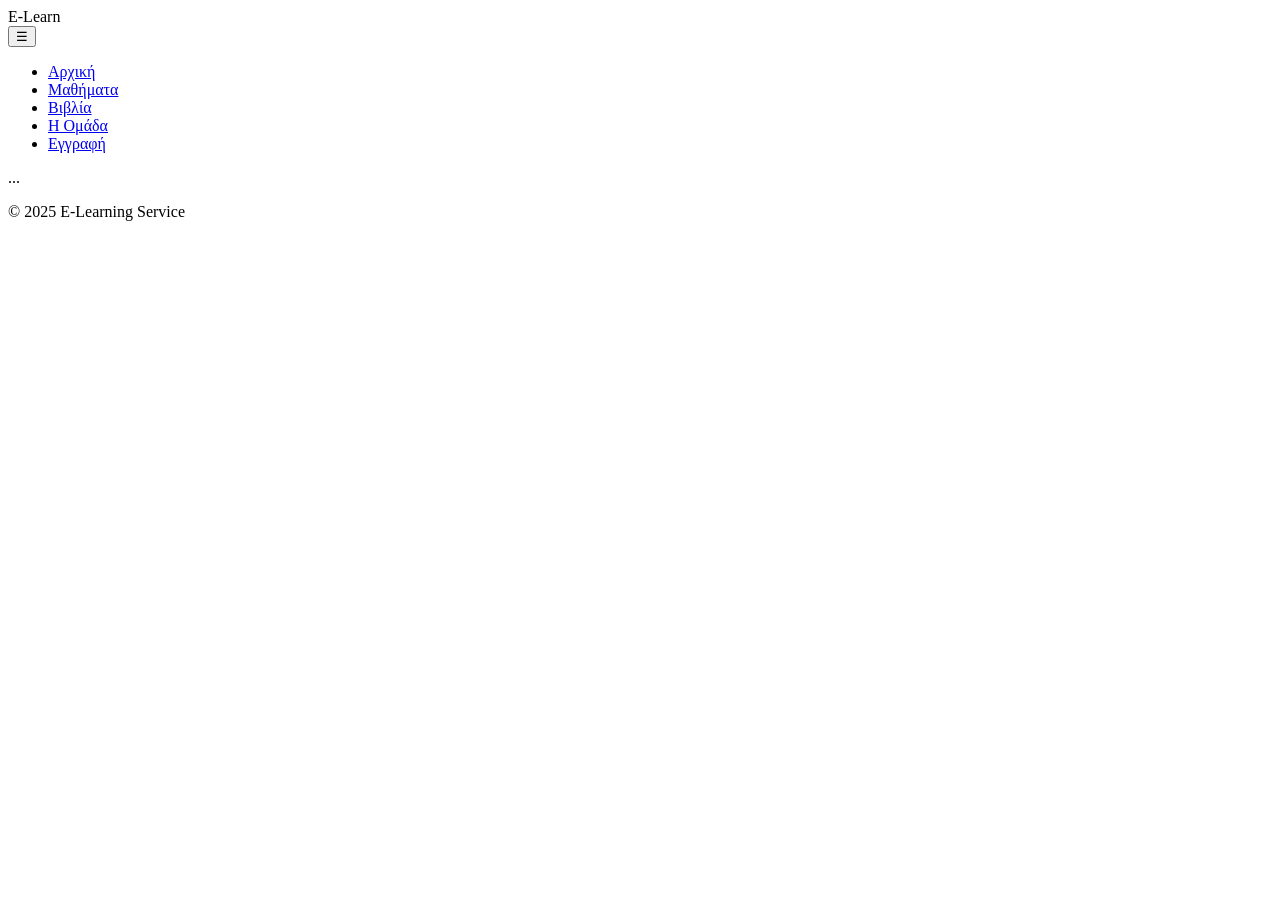
==== project/part-a-frontend/index.html @ d6f593e0 "basic format of core files" ====
<!DOCTYPE html>
<html lang="el">
<head>
    <meta charset="UTF-8">
    <meta name="viewport" content="width=device-width, initial-scale=1.0">
    <title>E-Learning Platform</title>
    <link rel="stylesheet" href="assets/css/reset.css">
    <link rel="stylesheet" href="assets/css/theme.css">
    <link rel="stylesheet" href="assets/css/layout.css">
    <link rel="stylesheet" href="assets/css/components.css">
</head>
<body>

    <header>
        <div class="logo">E-Learn</div>
        <button id="mobile-menu-btn" aria-label="Menu">☰</button>
        <nav id="main-nav">
            <ul>
                <li><a href="index.html" class="active">Αρχική</a></li>
                <li><a href="courses.html">Μαθήματα</a></li>
                <li><a href="books.html">Βιβλία</a></li>
                <li><a href="about.html">Η Ομάδα</a></li>
                <li><a href="register.html" class="btn-register">Εγγραφή</a></li>
            </ul>
        </nav>
    </header>

    <main>
        <section id="hero">...</section>
        <section id="featured-courses">
            </section>
    </main>

    <footer>
        <p>&copy; 2025 E-Learning Service</p>
    </footer>

    <script src="assets/js/data/courses.js"></script> 
    <script src="assets/js/ui/menu.js"></script>
    <script src="assets/js/app.js"></script>
</body>
</html>
---- project/part-a-frontend/assets/css/layout.css ----
/* mobile first */
.container {
    display: flex;
    flex-direction: column; 
    padding: 1rem;
}

.course-grid {
    display: grid;
    grid-template-columns: 1fr;
    gap: 20px;
}

/* tablet */
@media (min-width: 768px) {
    .course-grid {
        grid-template-columns: repeat(2, 1fr);
    }
}

/* desktop */
@media (min-width: 1024px) {
    .container {
        flex-direction: row; 
    }
    
    .course-grid {
        grid-template-columns: repeat(3, 1fr);
    }
}
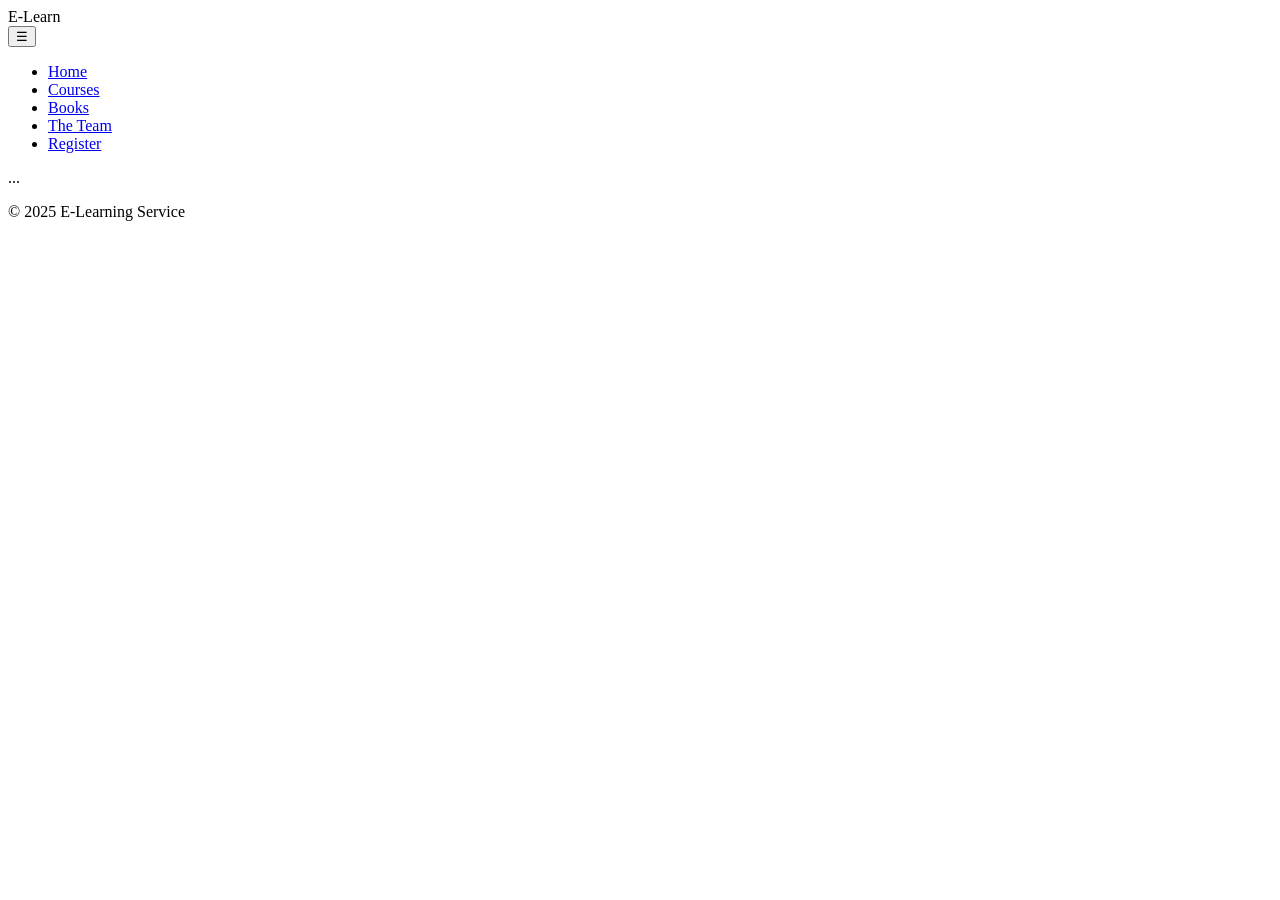
==== commit 8d7d71d3: "fixed missing connections and added styles" ====
--- a/project/part-a-frontend/index.html
+++ b/project/part-a-frontend/index.html
@@ -16,11 +16,11 @@
         <button id="mobile-menu-btn" aria-label="Menu">☰</button>
         <nav id="main-nav">
             <ul>
-                <li><a href="index.html" class="active">Αρχική</a></li>
-                <li><a href="courses.html">Μαθήματα</a></li>
-                <li><a href="books.html">Βιβλία</a></li>
-                <li><a href="about.html">Η Ομάδα</a></li>
-                <li><a href="register.html" class="btn-register">Εγγραφή</a></li>
+                <li><a href="index.html" class="active">Home</a></li>
+                <li><a href="courses.html">Courses</a></li>
+                <li><a href="books.html">Books</a></li>
+                <li><a href="about.html">The Team</a></li>
+                <li><a href="register.html" class="btn-register">Register</a></li>
             </ul>
         </nav>
     </header>
@@ -37,6 +37,6 @@
 
     <script src="assets/js/data/courses.js"></script> 
     <script src="assets/js/ui/menu.js"></script>
-    <script src="assets/js/app.js"></script>
+    <script src="app.js"></script>
 </body>
 </html>
--- a/project/part-a-frontend/assets/css/layout.css
+++ b/project/part-a-frontend/assets/css/layout.css
@@ -27,4 +27,68 @@
     .course-grid {
         grid-template-columns: repeat(3, 1fr);
     }
+}
+
+.details-container {
+    max-width: 1200px;
+    margin: 0 auto;
+    padding: 20px;
+}
+
+.main-image {
+    width: 100%;
+    height: 400px;
+    object-fit: cover;
+    border-radius: 8px;
+    margin-bottom: 30px;
+}
+
+.details-layout {
+    display: flex;
+    flex-direction: column;
+    gap: 30px;
+}
+
+.sidebar-card {
+    background: #f8f9fa;
+    padding: 20px;
+    border: 1px solid #e0e0e0;
+    border-radius: 8px;
+    box-shadow: 0 4px 6px rgba(0,0,0,0.05);
+}
+
+.sidebar-card ul {
+    list-style: none;
+    padding: 0;
+    margin: 20px 0;
+}
+
+.sidebar-card li {
+    margin-bottom: 10px;
+    border-bottom: 1px solid #eee;
+    padding-bottom: 10px;
+}
+
+.price-tag {
+    font-size: 2rem;
+    font-weight: bold;
+    color: #2c3e50;
+    margin-bottom: 10px;
+}
+
+@media (min-width: 1024px) {
+    .details-layout {
+        flex-direction: row;
+        align-items: flex-start;
+    }
+
+    .details-content {
+        flex: 2;
+    }
+
+    .details-sidebar {
+        flex: 1;
+        position: sticky;
+        top: 20px;
+    }
 }
--- a/project/part-a-frontend/assets/css/components.css
+++ b/project/part-a-frontend/assets/css/components.css
@@ -0,0 +1,196 @@
+.form-group {
+    margin-bottom: 1.5rem;
+    display: flex;
+    flex-direction: column;
+}
+
+input[type="text"],
+input[type="email"],
+input[type="password"],
+input[type="date"] {
+    padding: 10px;
+    border: 1px solid #ccc;
+    border-radius: 4px;
+    font-size: 1rem;
+}
+
+input:not(:placeholder-shown):valid {
+    border-color: green;
+    background-color: #f0fff4;
+}
+
+input:not(:placeholder-shown):invalid {
+    border-color: red;
+    background-color: #fff5f5; 
+}
+
+.error-msg {
+    color: red;
+    font-size: 0.85rem;
+    margin-top: 5px;
+    display: none;
+}
+
+input:not(:placeholder-shown):invalid + .error-msg {
+    display: block;
+}
+
+.hidden {
+    display: none;
+}
+
+.course-card {
+    background: #fff;
+    border: 1px solid #e0e0e0;
+    border-radius: 8px;
+    overflow: hidden;
+    transition: transform 0.3s ease, box-shadow 0.3s ease;
+    display: flex;
+    flex-direction: column;
+    height: 100%;
+}
+
+.course-card:hover {
+    transform: translateY(-5px);
+    box-shadow: 0 10px 20px rgba(0,0,0,0.1);
+}
+
+.card-header {
+    position: relative;
+    height: 180px;
+}
+
+.card-header img {
+    width: 100%;
+    height: 100%;
+    object-fit: cover;
+}
+
+.badge {
+    position: absolute;
+    top: 10px;
+    right: 10px;
+    background: rgba(0, 0, 0, 0.7);
+    color: #fff;
+    padding: 4px 8px;
+    font-size: 0.8rem;
+    border-radius: 4px;
+    text-transform: uppercase;
+}
+
+.card-body {
+    padding: 20px;
+    display: flex;
+    flex-direction: column;
+    flex-grow: 1;
+}
+
+.category {
+    color: #666;
+    font-size: 0.85rem;
+    font-weight: bold;
+    text-transform: uppercase;
+    margin-bottom: 5px;
+}
+
+.course-card h3 {
+    margin: 0 0 10px 0;
+    font-size: 1.25rem;
+    color: #333;
+}
+
+.course-card p {
+    font-size: 0.95rem;
+    color: #555;
+    line-height: 1.5;
+    margin-bottom: 20px;
+    flex-grow: 1;
+}
+
+.card-footer {
+    display: flex;
+    justify-content: space-between;
+    align-items: center;
+    border-top: 1px solid #eee;
+    padding-top: 15px;
+    margin-top: auto;
+}
+
+.price {
+    font-weight: bold;
+    font-size: 1.1rem;
+    color: #2c3e50;
+}
+
+.btn-outline {
+    text-decoration: none;
+    padding: 8px 16px;
+    border: 2px solid #3498db;
+    color: #3498db;
+    border-radius: 4px;
+    font-weight: 600;
+    transition: all 0.2s;
+}
+
+.btn-outline:hover {
+    background: #3498db;
+    color: #fff;
+}
+
+.filters-section {
+    background-color: #f8f9fa;
+    padding: 20px;
+    border-radius: 8px;
+    margin-bottom: 30px;
+    border: 1px solid #e9ecef;
+}
+
+.filters-container {
+    display: flex;
+    flex-direction: column;
+    gap: 15px;
+}
+
+.filter-group input,
+.filter-group select {
+    width: 100%;
+    padding: 12px;
+    border: 1px solid #ced4da;
+    border-radius: 4px;
+    font-size: 1rem;
+    background-color: #fff;
+}
+
+.search-group {
+    position: relative;
+}
+
+.btn-text {
+    background: none;
+    border: none;
+    color: #dc3545;
+    cursor: pointer;
+    font-size: 0.9rem;
+    text-decoration: underline;
+    align-self: flex-start;
+}
+
+@media (min-width: 768px) {
+    .filters-container {
+        flex-direction: row;
+        align-items: center;
+        justify-content: space-between;
+    }
+
+    .filter-group {
+        flex: 1;
+    }
+    
+    .search-group {
+        flex: 2;
+    }
+
+    .btn-text {
+        align-self: center;
+    }
+}
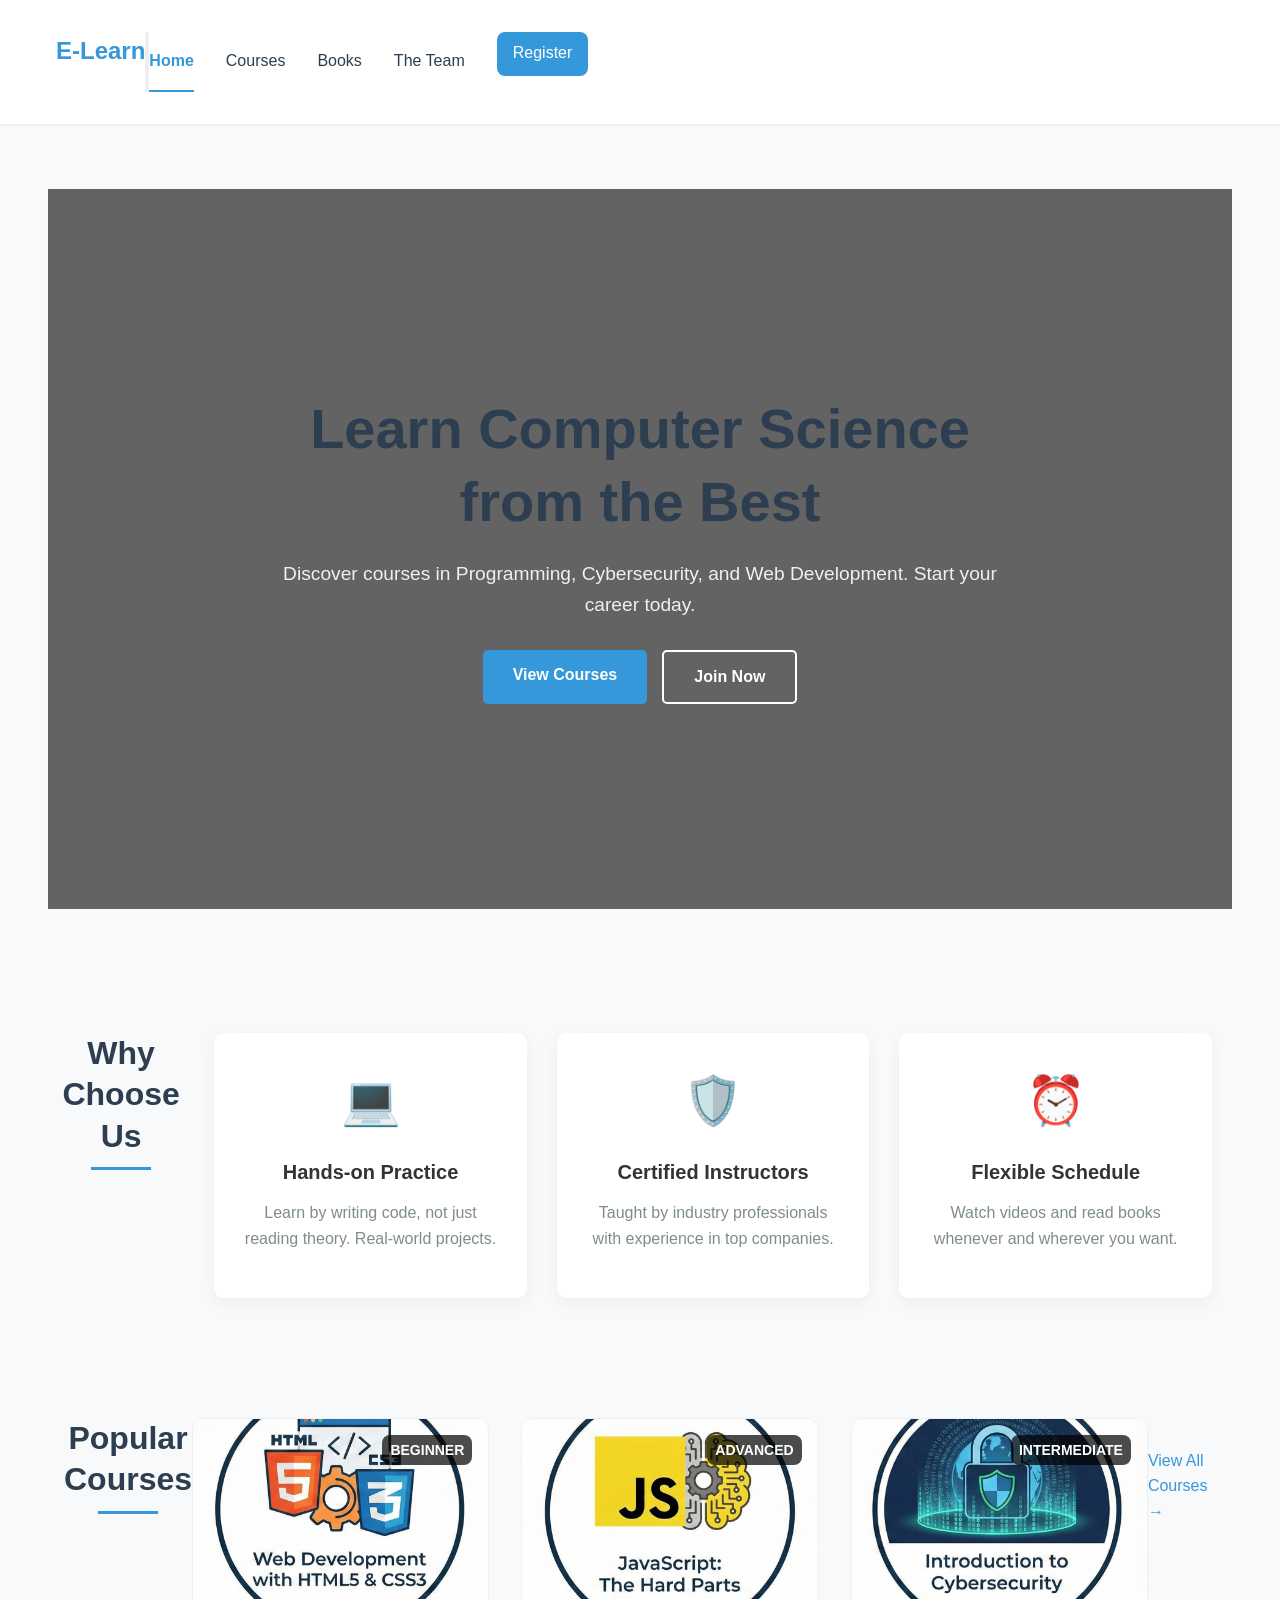
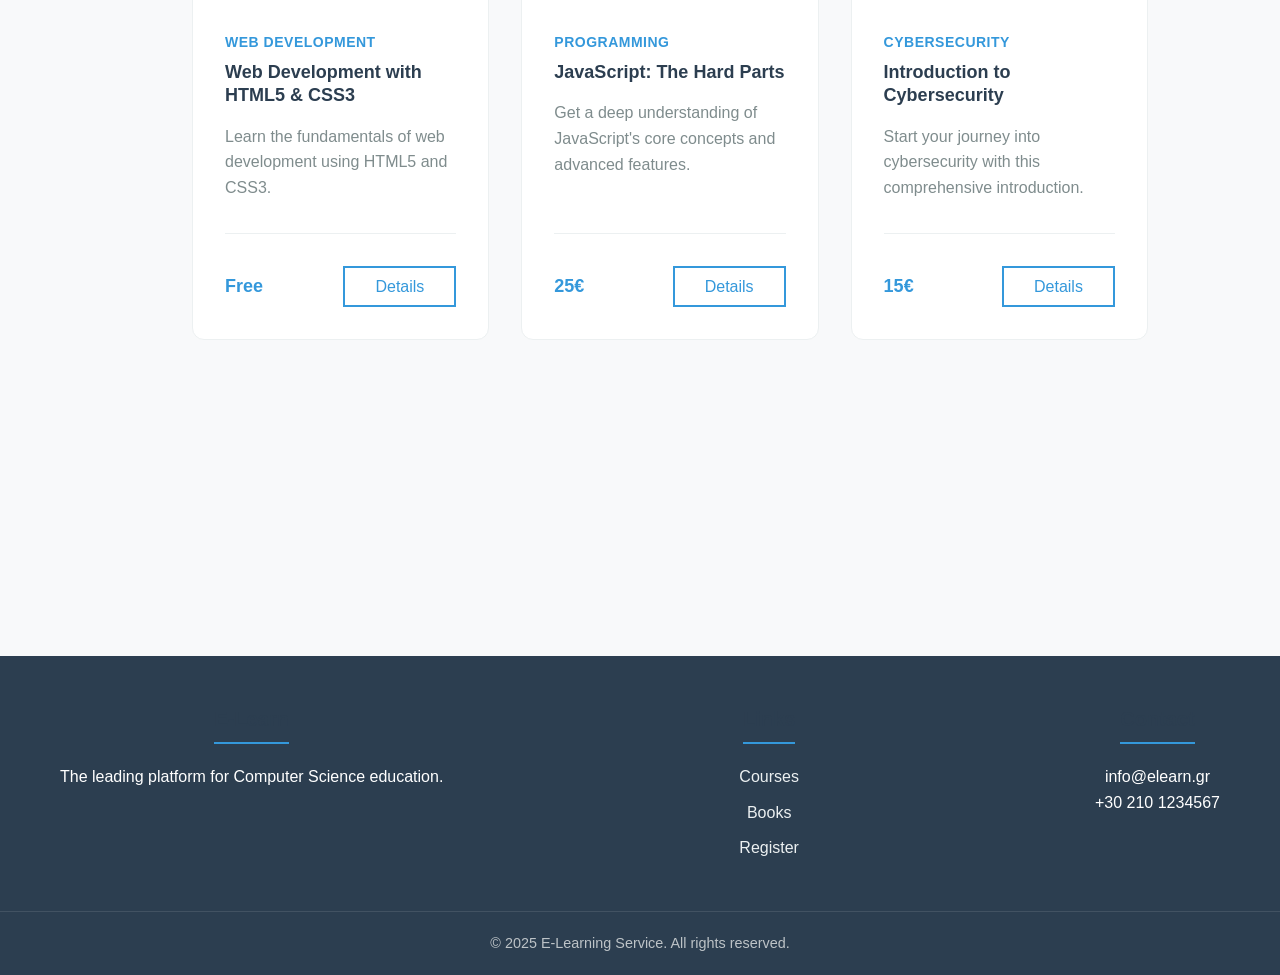
==== commit 5e3ceb08: "made index.htm and added more info and featured courses" ====
--- a/project/part-a-frontend/index.html
+++ b/project/part-a-frontend/index.html
@@ -3,7 +3,7 @@
 <head>
     <meta charset="UTF-8">
     <meta name="viewport" content="width=device-width, initial-scale=1.0">
-    <title>E-Learning Platform</title>
+    <title>E-Learn | Digital Learning</title>
     <link rel="stylesheet" href="assets/css/reset.css">
     <link rel="stylesheet" href="assets/css/theme.css">
     <link rel="stylesheet" href="assets/css/layout.css">
@@ -11,32 +11,108 @@
 </head>
 <body>
 
-    <header>
-        <div class="logo">E-Learn</div>
-        <button id="mobile-menu-btn" aria-label="Menu">☰</button>
-        <nav id="main-nav">
-            <ul>
-                <li><a href="index.html" class="active">Home</a></li>
-                <li><a href="courses.html">Courses</a></li>
-                <li><a href="books.html">Books</a></li>
-                <li><a href="about.html">The Team</a></li>
-                <li><a href="register.html" class="btn-register">Register</a></li>
-            </ul>
-        </nav>
+    <header class="main-header">
+        <div class="container header-container">
+            <a href="index.html" class="logo">E-Learn</a>
+            <button class="mobile-menu-btn" aria-label="Menu">
+                <span class="bar"></span>
+                <span class="bar"></span>
+                <span class="bar"></span>
+            </button>
+            <nav class="main-nav">
+                <ul>
+                    <li><a href="index.html" class="active">Home</a></li>
+                    <li><a href="courses.html">Courses</a></li>
+                    <li><a href="books.html">Books</a></li>
+                    <li><a href="about.html">The Team</a></li>
+                    <li><a href="register.html" class="btn-register">Register</a></li>
+                </ul>
+            </nav>
+        </div>
     </header>
 
     <main>
-        <section id="hero">...</section>
-        <section id="featured-courses">
-            </section>
+        <section id="hero" class="hero-section">
+            <div class="hero-content">
+                <h1>Learn Computer Science from the Best</h1>
+                <p>Discover courses in Programming, Cybersecurity, and Web Development. Start your career today.</p>
+                <div class="hero-buttons">
+                    <a href="courses.html" class="btn-primary">View Courses</a>
+                    <a href="register.html" class="btn-outline-white">Join Now</a>
+                </div>
+            </div>
+            <div class="hero-overlay"></div>
+        </section>
+
+        <section id="features" class="container section-padding">
+            <h2 class="section-title">Why Choose Us</h2>
+            <div class="features-grid">
+                <article class="feature-card">
+                    <div class="icon">💻</div>
+                    <h3>Hands-on Practice</h3>
+                    <p>Learn by writing code, not just reading theory. Real-world projects.</p>
+                </article>
+                <article class="feature-card">
+                    <div class="icon">🛡️</div>
+                    <h3>Certified Instructors</h3>
+                    <p>Taught by industry professionals with experience in top companies.</p>
+                </article>
+                <article class="feature-card">
+                    <div class="icon">⏰</div>
+                    <h3>Flexible Schedule</h3>
+                    <p>Watch videos and read books whenever and wherever you want.</p>
+                </article>
+            </div>
+        </section>
+
+        <section id="featured-courses" class="bg-light section-padding">
+            <div class="container">
+                <h2 class="section-title">Popular Courses</h2>
+                <div id="courses-grid" class="grid-container">
+                    </div>
+                <div class="text-center" style="margin-top: 30px;">
+                    <a href="courses.html" class="btn-link">View All Courses →</a>
+                </div>
+            </div>
+        </section>
     </main>
 
     <footer>
-        <p>&copy; 2025 E-Learning Service</p>
+        <div class="container footer-content">
+            <div class="footer-col">
+                <h3>E-Learn</h3>
+                <p>The leading platform for Computer Science education.</p>
+            </div>
+            <div class="footer-col">
+                <h3>Links</h3>
+                <ul>
+                    <li><a href="courses.html">Courses</a></li>
+                    <li><a href="books.html">Books</a></li>
+                    <li><a href="register.html">Register</a></li>
+                </ul>
+            </div>
+            <div class="footer-col">
+                <h3>Contact</h3>
+                <p>info@elearn.gr</p>
+                <p>+30 210 1234567</p>
+            </div>
+        </div>
+        <div class="footer-bottom">
+            <p>&copy; 2025 E-Learning Service. All rights reserved.</p>
+        </div>
     </footer>
 
     <script src="assets/js/data/courses.js"></script> 
     <script src="assets/js/ui/menu.js"></script>
     <script src="app.js"></script>
+    
+    <script>
+        document.addEventListener('DOMContentLoaded', () => {
+            if (typeof renderCourses === 'function' && typeof courses !== 'undefined') {
+                const featured = courses.slice(0, 3);
+                renderCourses(featured);
+            }
+        });
+    </script>
 </body>
 </html>
--- a/project/part-a-frontend/assets/css/theme.css
+++ b/project/part-a-frontend/assets/css/theme.css
@@ -0,0 +1,135 @@
+/* Design System & Color Palette */
+:root {
+    /* Primary Colors */
+    --primary: #3498db;
+    --primary-dark: #2980b9;
+    --primary-light: #ecf0f1;
+    
+    /* Secondary Colors */
+    --secondary: #2c3e50;
+    --secondary-light: #34495e;
+    
+    /* Status Colors */
+    --success: #27ae60;
+    --danger: #e74c3c;
+    --warning: #f39c12;
+    --info: #3498db;
+    
+    /* Neutral Colors */
+    --text-primary: #2c3e50;
+    --text-secondary: #7f8c8d;
+    --border: #ecf0f1;
+    --bg-light: #f8f9fa;
+    --bg-lighter: #ffffff;
+    
+    /* Spacing */
+    --spacing-xs: 0.25rem;
+    --spacing-sm: 0.5rem;
+    --spacing-base: 1rem;
+    --spacing-md: 1.5rem;
+    --spacing-lg: 2rem;
+    --spacing-xl: 3rem;
+    --spacing-2xl: 4rem;
+    
+    /* Border Radius */
+    --radius-sm: 4px;
+    --radius-md: 8px;
+    --radius-lg: 12px;
+    --radius-full: 9999px;
+    
+    /* Typography */
+    --font-size-sm: 0.875rem;
+    --font-size-base: 1rem;
+    --font-size-lg: 1.125rem;
+    --font-size-xl: 1.25rem;
+    --font-size-2xl: 1.5rem;
+    --font-size-3xl: 2rem;
+    --font-size-4xl: 2.5rem;
+    
+    /* Shadows */
+    --shadow-sm: 0 1px 2px rgba(0, 0, 0, 0.05);
+    --shadow-md: 0 4px 6px rgba(0, 0, 0, 0.1);
+    --shadow-lg: 0 10px 15px rgba(0, 0, 0, 0.1);
+    --shadow-xl: 0 20px 25px rgba(0, 0, 0, 0.1);
+    
+    /* Transitions */
+    --transition-fast: 150ms ease-in-out;
+    --transition-base: 250ms ease-in-out;
+    --transition-slow: 350ms ease-in-out;
+}
+
+/* Global Styles */
+body {
+    background-color: var(--bg-light);
+    color: var(--text-primary);
+}
+
+/* Headings */
+h1, h2, h3, h4, h5, h6 {
+    font-weight: 600;
+    line-height: 1.3;
+    color: var(--secondary);
+    margin-bottom: var(--spacing-base);
+}
+
+h1 {
+    font-size: var(--font-size-3xl);
+}
+
+h2 {
+    font-size: var(--font-size-2xl);
+}
+
+h3 {
+    font-size: var(--font-size-xl);
+}
+
+h4 {
+    font-size: var(--font-size-lg);
+}
+
+p {
+    margin-bottom: var(--spacing-base);
+    color: var(--text-secondary);
+}
+
+/* Links */
+a {
+    color: var(--primary);
+    text-decoration: none;
+    transition: color var(--transition-fast);
+}
+
+a:hover {
+    color: var(--primary-dark);
+}
+
+/* Focus States */
+button:focus,
+input:focus,
+select:focus,
+textarea:focus,
+a:focus {
+    outline: 2px solid var(--primary);
+    outline-offset: 2px;
+}
+
+/* Container */
+.container {
+    width: 100%;
+    max-width: 1200px;
+    margin: 0 auto;
+    padding: 0 var(--spacing-base);
+}
+
+@media (min-width: 768px) {
+    .container {
+        padding: 0 var(--spacing-lg);
+    }
+}
+
+@media (min-width: 1024px) {
+    .container {
+        padding: 0 var(--spacing-xl);
+    }
+}
--- a/project/part-a-frontend/assets/css/layout.css
+++ b/project/part-a-frontend/assets/css/layout.css
@@ -1,85 +1,352 @@
-/* mobile first */
+/* Layout System - Mobile First */
+
+/* Header */
+header {
+    background-color: var(--bg-lighter);
+    border-bottom: 1px solid var(--border);
+    padding: var(--spacing-base) var(--spacing-lg);
+    display: flex;
+    align-items: center;
+    justify-content: space-between;
+    gap: var(--spacing-lg);
+    box-shadow: var(--shadow-sm);
+    position: sticky;
+    top: 0;
+    z-index: 1000;
+}
+
+.logo {
+    font-size: var(--font-size-2xl);
+    font-weight: 700;
+    color: var(--primary);
+    white-space: nowrap;
+    transition: color var(--transition-fast);
+}
+
+.logo:hover {
+    color: var(--primary-dark);
+}
+
+#mobile-menu-btn {
+    display: flex;
+    align-items: center;
+    justify-content: center;
+    background: none;
+    border: none;
+    font-size: var(--font-size-2xl);
+    cursor: pointer;
+    color: var(--text-primary);
+    width: 2.5rem;
+    height: 2.5rem;
+    transition: color var(--transition-fast);
+}
+
+#mobile-menu-btn:hover {
+    color: var(--primary);
+}
+
+nav {
+    display: none;
+    position: absolute;
+    top: 100%;
+    left: 0;
+    right: 0;
+    background-color: var(--bg-lighter);
+    border-bottom: 1px solid var(--border);
+    box-shadow: var(--shadow-md);
+    flex-direction: column;
+    width: 100%;
+    z-index: 999;
+    animation: slideDown var(--transition-base) ease-out;
+}
+
+@keyframes slideDown {
+    from {
+        opacity: 0;
+        transform: translateY(-10px);
+    }
+    to {
+        opacity: 1;
+        transform: translateY(0);
+    }
+}
+
+nav.active {
+    display: flex;
+}
+
+nav ul {
+    display: flex;
+    flex-direction: column;
+    gap: 0;
+    list-style: none;
+    width: 100%;
+    padding: var(--spacing-base) 0;
+}
+
+nav li {
+    border-bottom: 1px solid var(--border);
+}
+
+nav li:last-child {
+    border-bottom: none;
+}
+
+nav a {
+    display: block;
+    padding: var(--spacing-md) var(--spacing-lg);
+    color: var(--text-primary);
+    font-weight: 500;
+    transition: all var(--transition-fast);
+    position: relative;
+}
+
+nav a:hover {
+    color: var(--primary);
+    background-color: var(--primary-light);
+}
+
+nav a.active {
+    color: var(--primary);
+    background-color: var(--primary-light);
+    font-weight: 600;
+}
+
+nav a.btn-register {
+    background-color: var(--primary);
+    color: white !important;
+    border-radius: var(--radius-md);
+    margin: var(--spacing-base) var(--spacing-lg);
+    text-align: center;
+}
+
+nav a.btn-register:hover {
+    background-color: var(--primary-dark);
+}
+
+nav a.btn-register.active {
+    background-color: var(--primary-dark);
+    color: white;
+}
+
+/* Main Content */
+main {
+    padding: var(--spacing-2xl) var(--spacing-base);
+}
+
+/* Container */
 .container {
-    display: flex;
-    flex-direction: column; 
-    padding: 1rem;
-}
-
-.course-grid {
+    width: 100%;
+    max-width: 1200px;
+    margin: 0 auto;
+    padding: 0 var(--spacing-base);
+    display: flex;
+    flex-direction: column;
+}
+
+/* Grid System */
+.course-grid,
+#courses-grid {
     display: grid;
     grid-template-columns: 1fr;
-    gap: 20px;
-}
-
-/* tablet */
-@media (min-width: 768px) {
-    .course-grid {
-        grid-template-columns: repeat(2, 1fr);
-    }
-}
-
-/* desktop */
-@media (min-width: 1024px) {
-    .container {
-        flex-direction: row; 
-    }
-    
-    .course-grid {
-        grid-template-columns: repeat(3, 1fr);
-    }
-}
-
+    gap: var(--spacing-lg);
+    margin-bottom: var(--spacing-2xl);
+}
+
+.grid-container {
+    display: grid;
+    grid-template-columns: 1fr;
+    gap: var(--spacing-lg);
+}
+
+/* Sections */
+section {
+    margin-bottom: var(--spacing-2xl);
+}
+
+section h1 {
+    text-align: center;
+    margin-bottom: var(--spacing-2xl);
+    font-size: var(--font-size-3xl);
+}
+
+/* Register Section */
+.register-section {
+    max-width: 600px;
+    margin: 0 auto;
+    padding: var(--spacing-xl) var(--spacing-lg);
+    background-color: var(--bg-lighter);
+    border-radius: var(--radius-lg);
+    box-shadow: var(--shadow-sm);
+}
+
+.register-section h1 {
+    text-align: center;
+    margin-bottom: var(--spacing-2xl);
+}
+
+#success-message {
+    margin-top: var(--spacing-2xl);
+    padding: var(--spacing-lg);
+    background-color: rgba(39, 174, 96, 0.05);
+    border: 1px solid var(--success);
+    border-radius: var(--radius-md);
+    text-align: center;
+}
+
+#success-message h2 {
+    color: var(--success);
+    margin-bottom: var(--spacing-base);
+}
+
+#summary-data {
+    margin-top: var(--spacing-lg);
+    text-align: left;
+    background-color: var(--bg-light);
+    padding: var(--spacing-base);
+    border-radius: var(--radius-sm);
+    font-size: var(--font-size-sm);
+    overflow-x: auto;
+}
+
+/* Details Layout */
 .details-container {
     max-width: 1200px;
     margin: 0 auto;
-    padding: 20px;
+    padding: var(--spacing-2xl) var(--spacing-base);
+}
+
+.details-layout {
+    display: flex;
+    flex-direction: column;
+    gap: var(--spacing-2xl);
 }
 
 .main-image {
     width: 100%;
-    height: 400px;
+    height: 300px;
     object-fit: cover;
-    border-radius: 8px;
-    margin-bottom: 30px;
-}
-
-.details-layout {
-    display: flex;
-    flex-direction: column;
-    gap: 30px;
+    border-radius: var(--radius-lg);
+    margin-bottom: var(--spacing-lg);
 }
 
 .sidebar-card {
-    background: #f8f9fa;
-    padding: 20px;
-    border: 1px solid #e0e0e0;
-    border-radius: 8px;
-    box-shadow: 0 4px 6px rgba(0,0,0,0.05);
+    background: var(--bg-lighter);
+    padding: var(--spacing-lg);
+    border: 1px solid var(--border);
+    border-radius: var(--radius-md);
+    box-shadow: var(--shadow-sm);
 }
 
 .sidebar-card ul {
     list-style: none;
     padding: 0;
-    margin: 20px 0;
+    margin: var(--spacing-lg) 0;
 }
 
 .sidebar-card li {
-    margin-bottom: 10px;
-    border-bottom: 1px solid #eee;
-    padding-bottom: 10px;
+    margin-bottom: var(--spacing-base);
+    border-bottom: 1px solid var(--border);
+    padding-bottom: var(--spacing-base);
+}
+
+.sidebar-card li:last-child {
+    border-bottom: none;
+    margin-bottom: 0;
+    padding-bottom: 0;
 }
 
 .price-tag {
-    font-size: 2rem;
-    font-weight: bold;
-    color: #2c3e50;
-    margin-bottom: 10px;
-}
-
-@media (min-width: 1024px) {
+    font-size: var(--font-size-3xl);
+    font-weight: 700;
+    color: var(--primary);
+    margin-bottom: var(--spacing-base);
+}
+
+/* Footer */
+footer {
+    background-color: var(--secondary);
+    color: white;
+    text-align: center;
+    padding: var(--spacing-2xl) var(--spacing-base);
+    margin-top: var(--spacing-2xl);
+}
+
+footer p {
+    color: inherit;
+    margin-bottom: 0;
+}
+
+/* Tablet Breakpoint */
+@media (min-width: 768px) {
+    header {
+        position: relative;
+        flex-direction: row;
+        padding: var(--spacing-lg);
+    }
+
+    #mobile-menu-btn {
+        display: none;
+    }
+
+    nav {
+        display: flex !important;
+        position: static;
+        background-color: transparent;
+        border-bottom: none;
+        box-shadow: none;
+        flex-direction: row;
+        flex: 1;
+        padding: 0;
+        animation: none;
+    }
+
+    nav ul {
+        flex-direction: row;
+        gap: var(--spacing-lg);
+        width: auto;
+        padding: 0;
+    }
+
+    nav li {
+        border-bottom: none;
+    }
+
+    nav a {
+        padding: var(--spacing-base) 0;
+        border-bottom: 2px solid transparent;
+        transition: all var(--transition-fast);
+    }
+
+    nav a:hover {
+        background-color: transparent;
+        border-bottom-color: var(--primary);
+    }
+
+    nav a.active {
+        background-color: transparent;
+        border-bottom-color: var(--primary);
+    }
+
+    nav a.btn-register {
+        padding: var(--spacing-sm) var(--spacing-base);
+        border-radius: var(--radius-md);
+        margin: 0;
+    }
+
+    .course-grid,
+    #courses-grid,
+    .grid-container {
+        grid-template-columns: repeat(2, 1fr);
+    }
+
+    .register-section {
+        padding: var(--spacing-2xl);
+    }
+
     .details-layout {
         flex-direction: row;
-        align-items: flex-start;
+        gap: var(--spacing-2xl);
     }
 
     .details-content {
@@ -88,7 +355,473 @@
 
     .details-sidebar {
         flex: 1;
+    }
+
+    .main-image {
+        height: 400px;
+    }
+}
+
+/* Desktop Breakpoint */
+@media (min-width: 1024px) {
+    .container {
+        flex-direction: row;
+    }
+
+    .course-grid,
+    #courses-grid,
+    .grid-container {
+        grid-template-columns: repeat(3, 1fr);
+    }
+
+    main {
+        padding: var(--spacing-2xl) var(--spacing-xl);
+    }
+
+    .details-sidebar {
         position: sticky;
-        top: 20px;
-    }
+        top: var(--spacing-xl);
+    }
+
+    .details-layout {
+        align-items: flex-start;
+    }
+}
+
+/* Main Content */
+main {
+    padding: var(--spacing-2xl) var(--spacing-base);
+}
+
+/* Container */
+.container {
+    width: 100%;
+    max-width: 1200px;
+    margin: 0 auto;
+    padding: 0 var(--spacing-base);
+    display: flex;
+    flex-direction: column;
+}
+
+/* Grid System */
+.course-grid,
+#courses-grid {
+    display: grid;
+    grid-template-columns: 1fr;
+    gap: var(--spacing-lg);
+    margin-bottom: var(--spacing-2xl);
+}
+
+.grid-container {
+    display: grid;
+    grid-template-columns: 1fr;
+    gap: var(--spacing-lg);
+}
+
+/* Sections */
+section {
+    margin-bottom: var(--spacing-2xl);
+}
+
+section h1 {
+    text-align: center;
+    margin-bottom: var(--spacing-2xl);
+    font-size: var(--font-size-3xl);
+}
+
+/* Register Section */
+.register-section {
+    max-width: 600px;
+    margin: 0 auto;
+    padding: var(--spacing-xl) var(--spacing-lg);
+    background-color: var(--bg-lighter);
+    border-radius: var(--radius-lg);
+    box-shadow: var(--shadow-sm);
+}
+
+.register-section h1 {
+    text-align: center;
+    margin-bottom: var(--spacing-2xl);
+}
+
+#success-message {
+    margin-top: var(--spacing-2xl);
+    padding: var(--spacing-lg);
+    background-color: rgba(39, 174, 96, 0.05);
+    border: 1px solid var(--success);
+    border-radius: var(--radius-md);
+    text-align: center;
+}
+
+#success-message h2 {
+    color: var(--success);
+    margin-bottom: var(--spacing-base);
+}
+
+#summary-data {
+    margin-top: var(--spacing-lg);
+    text-align: left;
+    background-color: var(--bg-light);
+    padding: var(--spacing-base);
+    border-radius: var(--radius-sm);
+    font-size: var(--font-size-sm);
+    overflow-x: auto;
+}
+
+/* Details Layout */
+.details-container {
+    max-width: 1200px;
+    margin: 0 auto;
+    padding: var(--spacing-2xl) var(--spacing-base);
+}
+
+.details-layout {
+    display: flex;
+    flex-direction: column;
+    gap: var(--spacing-2xl);
+}
+
+.main-image {
+    width: 100%;
+    height: 300px;
+    object-fit: cover;
+    border-radius: var(--radius-lg);
+    margin-bottom: var(--spacing-lg);
+}
+
+.sidebar-card {
+    background: var(--bg-lighter);
+    padding: var(--spacing-lg);
+    border: 1px solid var(--border);
+    border-radius: var(--radius-md);
+    box-shadow: var(--shadow-sm);
+}
+
+.sidebar-card ul {
+    list-style: none;
+    padding: 0;
+    margin: var(--spacing-lg) 0;
+}
+
+.sidebar-card li {
+    margin-bottom: var(--spacing-base);
+    border-bottom: 1px solid var(--border);
+    padding-bottom: var(--spacing-base);
+}
+
+.sidebar-card li:last-child {
+    border-bottom: none;
+    margin-bottom: 0;
+    padding-bottom: 0;
+}
+
+.price-tag {
+    font-size: var(--font-size-3xl);
+    font-weight: 700;
+    color: var(--primary);
+    margin-bottom: var(--spacing-base);
+}
+
+/* Footer */
+footer {
+    background-color: var(--secondary);
+    color: white;
+    text-align: center;
+    padding: var(--spacing-2xl) var(--spacing-base);
+    margin-top: var(--spacing-2xl);
+}
+
+footer p {
+    color: inherit;
+    margin-bottom: 0;
+}
+
+/* Tablet Breakpoint */
+@media (min-width: 768px) {
+    header {
+        flex-direction: row;
+        padding: var(--spacing-lg);
+    }
+
+    #mobile-menu-btn {
+        display: none;
+    }
+
+    nav {
+        display: flex;
+        flex: 1;
+    }
+
+    nav ul {
+        flex-direction: row;
+        gap: var(--spacing-lg);
+        width: auto;
+    }
+
+    nav a {
+        padding: var(--spacing-base) 0;
+        border-bottom: 2px solid transparent;
+    }
+
+    nav a:hover,
+    nav a.active {
+        border-bottom-color: var(--primary);
+    }
+
+    .course-grid,
+    #courses-grid,
+    .grid-container {
+        grid-template-columns: repeat(2, 1fr);
+    }
+
+    .register-section {
+        padding: var(--spacing-2xl);
+    }
+
+    .details-layout {
+        flex-direction: row;
+        gap: var(--spacing-2xl);
+    }
+
+    .details-content {
+        flex: 2;
+    }
+
+    .details-sidebar {
+        flex: 1;
+    }
+
+    .main-image {
+        height: 400px;
+    }
+}
+
+/* Desktop Breakpoint */
+@media (min-width: 1024px) {
+    .container {
+        flex-direction: row;
+    }
+
+    .course-grid,
+    #courses-grid,
+    .grid-container {
+        grid-template-columns: repeat(3, 1fr);
+    }
+
+    main {
+        padding: var(--spacing-2xl) var(--spacing-xl);
+    }
+
+    .details-sidebar {
+        position: sticky;
+        top: var(--spacing-xl);
+    }
+
+    .details-layout {
+        align-items: flex-start;
+    }
+
+    /* rigas */
+    /* --- Γενικά --- */
+.section-padding {
+    padding: 60px 0;
+}
+
+.bg-light {
+    background-color: #f8f9fa;
+}
+
+.section-title {
+    text-align: center;
+    font-size: 2rem;
+    color: #2c3e50;
+    margin-bottom: 40px;
+    position: relative;
+}
+
+/* Μικρή γραμμή κάτω από τον τίτλο */
+.section-title::after {
+    content: '';
+    display: block;
+    width: 60px;
+    height: 3px;
+    background: #3498db;
+    margin: 10px auto 0;
+}
+
+/* --- HERO SECTION --- */
+.hero-section {
+    position: relative;
+    height: 80vh; /* 80% του ύψους της οθόνης */
+    min-height: 500px;
+    background-size: cover;
+    background-position: center;
+    display: flex;
+    align-items: center;
+    justify-content: center;
+    text-align: center;
+    color: white;
+}
+
+/* Σκοτεινό φίλτρο πάνω από την εικόνα για να διαβάζονται τα γράμματα */
+.hero-overlay {
+    position: absolute;
+    top: 0;
+    left: 0;
+    width: 100%;
+    height: 100%;
+    background: rgba(0, 0, 0, 0.6);
+    z-index: 1;
+}
+
+.hero-content {
+    position: relative;
+    z-index: 2; /* Πάνω από το overlay */
+    max-width: 800px;
+    padding: 20px;
+}
+
+.hero-content h1 {
+    font-size: 2.5rem; /* Μεγάλος τίτλος στο κινητό */
+    margin-bottom: 20px;
+    font-weight: 800;
+}
+
+.hero-content p {
+    font-size: 1.2rem;
+    margin-bottom: 30px;
+    color: #f0f0f0;
+}
+
+.hero-buttons {
+    display: flex;
+    gap: 15px;
+    justify-content: center;
+    flex-wrap: wrap;
+}
+
+/* Κουμπιά Hero */
+.btn-primary {
+    background-color: #3498db;
+    color: white;
+    padding: 12px 30px;
+    border-radius: 5px;
+    text-decoration: none;
+    font-weight: bold;
+    transition: background 0.3s;
+}
+
+.btn-primary:hover {
+    background-color: #2980b9;
+}
+
+.btn-outline-white {
+    border: 2px solid white;
+    color: white;
+    padding: 12px 30px;
+    border-radius: 5px;
+    text-decoration: none;
+    font-weight: bold;
+    transition: background 0.3s, color 0.3s;
+}
+
+.btn-outline-white:hover {
+    background-color: white;
+    color: #333;
+}
+
+/* --- FEATURES SECTION --- */
+.features-grid {
+    display: grid;
+    grid-template-columns: 1fr;
+    gap: 30px;
+    padding: 0 20px;
+}
+
+.feature-card {
+    text-align: center;
+    padding: 30px;
+    background: white;
+    border-radius: 10px;
+    box-shadow: 0 5px 15px rgba(0,0,0,0.05);
+    transition: transform 0.3s;
+}
+
+.feature-card:hover {
+    transform: translateY(-5px);
+}
+
+.feature-card .icon {
+    font-size: 3rem;
+    margin-bottom: 20px;
+}
+
+.feature-card h3 {
+    margin-bottom: 15px;
+    color: #333;
+}
+
+/* --- FOOTER --- */
+footer {
+    background-color: #2c3e50;
+    color: white;
+    padding: 50px 0 20px;
+}
+
+.footer-content {
+    display: flex;
+    flex-direction: column;
+    gap: 30px;
+    padding: 0 20px;
+}
+
+.footer-col h3 {
+    border-bottom: 2px solid #3498db;
+    display: inline-block;
+    padding-bottom: 10px;
+    margin-bottom: 20px;
+}
+
+.footer-col ul {
+    list-style: none;
+    padding: 0;
+}
+
+.footer-col ul li {
+    margin-bottom: 10px;
+}
+
+.footer-col a {
+    color: #ecf0f1;
+    text-decoration: none;
+}
+
+.footer-col a:hover {
+    color: #3498db;
+}
+
+.footer-bottom {
+    text-align: center;
+    margin-top: 40px;
+    padding-top: 20px;
+    border-top: 1px solid rgba(255,255,255,0.1);
+    font-size: 0.9rem;
+    color: #bdc3c7;
+}
+
+/* --- RESPONSIVE MEDIA QUERIES --- */
+@media (min-width: 768px) {
+    .hero-content h1 {
+        font-size: 3.5rem;
+    }
+    
+    .features-grid {
+        grid-template-columns: repeat(3, 1fr); /* 3 Στήλες σε Desktop */
+    }
+
+    .footer-content {
+        flex-direction: row;
+        justify-content: space-between;
+    }
+}
 }
--- a/project/part-a-frontend/assets/css/components.css
+++ b/project/part-a-frontend/assets/css/components.css
@@ -1,109 +1,275 @@
+/* Buttons */
+.btn {
+    display: inline-flex;
+    align-items: center;
+    justify-content: center;
+    gap: var(--spacing-sm);
+    padding: var(--spacing-sm) var(--spacing-lg);
+    border: none;
+    border-radius: var(--radius-md);
+    font-size: var(--font-size-base);
+    font-weight: 600;
+    cursor: pointer;
+    transition: all var(--transition-base);
+    text-decoration: none;
+    white-space: nowrap;
+}
+
+.btn-primary {
+    background-color: var(--primary);
+    color: white;
+}
+
+.btn-primary:hover {
+    background-color: var(--primary-dark);
+    transform: translateY(-2px);
+    box-shadow: var(--shadow-md);
+}
+
+.btn-primary:active {
+    transform: translateY(0);
+}
+
+.btn-secondary {
+    background-color: var(--secondary);
+    color: white;
+}
+
+.btn-secondary:hover {
+    background-color: var(--secondary-light);
+    transform: translateY(-2px);
+    box-shadow: var(--shadow-md);
+}
+
+.btn-outline {
+    background-color: transparent;
+    border: 2px solid var(--primary);
+    color: var(--primary);
+    padding: calc(var(--spacing-sm) - 2px) calc(var(--spacing-lg) - 2px);
+}
+
+.btn-outline:hover {
+    background-color: var(--primary);
+    color: white;
+}
+
+.btn-text {
+    background: none;
+    border: none;
+    color: var(--primary);
+    font-size: var(--font-size-sm);
+    text-decoration: underline;
+    padding: 0;
+}
+
+.btn-text:hover {
+    color: var(--primary-dark);
+}
+
+.btn-register {
+    background-color: var(--primary);
+    color: white !important;
+    padding: var(--spacing-sm) var(--spacing-base);
+    border-radius: var(--radius-md);
+}
+
+.btn-register:hover {
+    background-color: var(--primary-dark);
+}
+
+/* Form Styles */
+.form-container {
+    display: flex;
+    flex-direction: column;
+    gap: var(--spacing-lg);
+}
+
+fieldset {
+    border: 1px solid var(--border);
+    border-radius: var(--radius-md);
+    padding: var(--spacing-lg);
+    background-color: var(--bg-lighter);
+}
+
+legend {
+    padding: 0 var(--spacing-base);
+    font-size: var(--font-size-lg);
+    font-weight: 600;
+    color: var(--secondary);
+}
+
 .form-group {
-    margin-bottom: 1.5rem;
-    display: flex;
-    flex-direction: column;
+    display: flex;
+    flex-direction: column;
+    gap: var(--spacing-sm);
+    margin-bottom: var(--spacing-base);
+}
+
+.form-group:last-child {
+    margin-bottom: 0;
+}
+
+label {
+    font-weight: 500;
+    color: var(--text-primary);
+    font-size: var(--font-size-base);
 }
 
 input[type="text"],
 input[type="email"],
 input[type="password"],
-input[type="date"] {
-    padding: 10px;
-    border: 1px solid #ccc;
-    border-radius: 4px;
-    font-size: 1rem;
+input[type="date"],
+select,
+textarea {
+    padding: var(--spacing-base);
+    border: 1px solid var(--border);
+    border-radius: var(--radius-md);
+    font-size: var(--font-size-base);
+    background-color: var(--bg-lighter);
+    transition: border-color var(--transition-fast), box-shadow var(--transition-fast);
+}
+
+input[type="text"]:focus,
+input[type="email"]:focus,
+input[type="password"]:focus,
+input[type="date"]:focus,
+select:focus,
+textarea:focus {
+    border-color: var(--primary);
+    box-shadow: 0 0 0 3px rgba(52, 152, 219, 0.1);
 }
 
 input:not(:placeholder-shown):valid {
-    border-color: green;
-    background-color: #f0fff4;
+    border-color: var(--success);
+    background-color: rgba(39, 174, 96, 0.03);
 }
 
 input:not(:placeholder-shown):invalid {
-    border-color: red;
-    background-color: #fff5f5; 
+    border-color: var(--danger);
+    background-color: rgba(231, 76, 60, 0.03);
+}
+
+.error-msg,
+.info-msg {
+    font-size: var(--font-size-sm);
+    margin-top: var(--spacing-xs);
+    display: none;
 }
 
 .error-msg {
-    color: red;
-    font-size: 0.85rem;
-    margin-top: 5px;
-    display: none;
+    color: var(--danger);
+}
+
+.info-msg {
+    color: var(--info);
 }
 
 input:not(:placeholder-shown):invalid + .error-msg {
     display: block;
 }
 
-.hidden {
-    display: none;
-}
-
+input:valid + .info-msg {
+    display: block;
+}
+
+.radio-group,
+.checkbox-group {
+    display: flex;
+    flex-direction: column;
+    gap: var(--spacing-sm);
+}
+
+.radio-group label,
+.checkbox-group label {
+    display: flex;
+    align-items: center;
+    gap: var(--spacing-sm);
+    cursor: pointer;
+    margin-bottom: 0;
+}
+
+input[type="radio"],
+input[type="checkbox"] {
+    width: 1.25rem;
+    height: 1.25rem;
+    cursor: pointer;
+    accent-color: var(--primary);
+}
+
+/* Course Card */
 .course-card {
-    background: #fff;
-    border: 1px solid #e0e0e0;
-    border-radius: 8px;
+    background: var(--bg-lighter);
+    border: 1px solid var(--border);
+    border-radius: var(--radius-lg);
     overflow: hidden;
-    transition: transform 0.3s ease, box-shadow 0.3s ease;
     display: flex;
     flex-direction: column;
     height: 100%;
+    transition: transform var(--transition-base), box-shadow var(--transition-base);
 }
 
 .course-card:hover {
-    transform: translateY(-5px);
-    box-shadow: 0 10px 20px rgba(0,0,0,0.1);
+    transform: translateY(-8px);
+    box-shadow: var(--shadow-lg);
 }
 
 .card-header {
     position: relative;
     height: 180px;
+    overflow: hidden;
 }
 
 .card-header img {
     width: 100%;
     height: 100%;
     object-fit: cover;
+    transition: transform var(--transition-base);
+}
+
+.course-card:hover .card-header img {
+    transform: scale(1.05);
 }
 
 .badge {
     position: absolute;
-    top: 10px;
-    right: 10px;
+    top: var(--spacing-base);
+    right: var(--spacing-base);
     background: rgba(0, 0, 0, 0.7);
-    color: #fff;
-    padding: 4px 8px;
-    font-size: 0.8rem;
-    border-radius: 4px;
+    color: white;
+    padding: var(--spacing-xs) var(--spacing-sm);
+    font-size: var(--font-size-sm);
+    border-radius: var(--radius-md);
     text-transform: uppercase;
+    font-weight: 600;
 }
 
 .card-body {
-    padding: 20px;
+    padding: var(--spacing-lg);
     display: flex;
     flex-direction: column;
     flex-grow: 1;
 }
 
 .category {
-    color: #666;
-    font-size: 0.85rem;
-    font-weight: bold;
+    color: var(--primary);
+    font-size: var(--font-size-sm);
+    font-weight: 700;
     text-transform: uppercase;
-    margin-bottom: 5px;
+    margin-bottom: var(--spacing-sm);
+    letter-spacing: 0.5px;
 }
 
 .course-card h3 {
-    margin: 0 0 10px 0;
-    font-size: 1.25rem;
-    color: #333;
+    margin: 0 0 var(--spacing-base) 0;
+    font-size: var(--font-size-lg);
+    color: var(--secondary);
 }
 
 .course-card p {
-    font-size: 0.95rem;
-    color: #555;
-    line-height: 1.5;
-    margin-bottom: 20px;
+    font-size: var(--font-size-base);
+    color: var(--text-secondary);
+    line-height: 1.6;
+    margin-bottom: var(--spacing-lg);
     flex-grow: 1;
 }
 
@@ -111,75 +277,70 @@
     display: flex;
     justify-content: space-between;
     align-items: center;
-    border-top: 1px solid #eee;
-    padding-top: 15px;
+    border-top: 1px solid var(--border);
+    padding-top: var(--spacing-lg);
     margin-top: auto;
+    gap: var(--spacing-base);
 }
 
 .price {
-    font-weight: bold;
-    font-size: 1.1rem;
-    color: #2c3e50;
-}
-
-.btn-outline {
-    text-decoration: none;
-    padding: 8px 16px;
-    border: 2px solid #3498db;
-    color: #3498db;
-    border-radius: 4px;
-    font-weight: 600;
-    transition: all 0.2s;
-}
-
-.btn-outline:hover {
-    background: #3498db;
-    color: #fff;
-}
-
+    font-weight: 700;
+    font-size: var(--font-size-lg);
+    color: var(--primary);
+}
+
+/* Filters Section */
 .filters-section {
-    background-color: #f8f9fa;
-    padding: 20px;
-    border-radius: 8px;
-    margin-bottom: 30px;
-    border: 1px solid #e9ecef;
+    background-color: var(--bg-lighter);
+    padding: var(--spacing-lg);
+    border-radius: var(--radius-lg);
+    margin-bottom: var(--spacing-2xl);
+    border: 1px solid var(--border);
 }
 
 .filters-container {
     display: flex;
     flex-direction: column;
-    gap: 15px;
+    gap: var(--spacing-md);
+}
+
+.filter-group {
+    display: flex;
+    flex-direction: column;
+    gap: var(--spacing-sm);
+}
+
+.filter-group label {
+    font-weight: 500;
 }
 
 .filter-group input,
 .filter-group select {
     width: 100%;
-    padding: 12px;
-    border: 1px solid #ced4da;
-    border-radius: 4px;
-    font-size: 1rem;
-    background-color: #fff;
+    padding: var(--spacing-base);
+    border: 1px solid var(--border);
+    border-radius: var(--radius-md);
+    font-size: var(--font-size-base);
+    background-color: var(--bg-lighter);
+    transition: border-color var(--transition-fast);
+}
+
+.filter-group input:focus,
+.filter-group select:focus {
+    border-color: var(--primary);
+    outline: none;
+    box-shadow: 0 0 0 3px rgba(52, 152, 219, 0.1);
 }
 
 .search-group {
     position: relative;
-}
-
-.btn-text {
-    background: none;
-    border: none;
-    color: #dc3545;
-    cursor: pointer;
-    font-size: 0.9rem;
-    text-decoration: underline;
-    align-self: flex-start;
 }
 
 @media (min-width: 768px) {
     .filters-container {
         flex-direction: row;
-        align-items: center;
-        justify-content: space-between;
+        align-items: flex-end;
+        gap: var(--spacing-base);
     }
 
     .filter-group {
@@ -189,8 +350,21 @@
     .search-group {
         flex: 2;
     }
-
-    .btn-text {
-        align-self: center;
-    }
+}
+
+/* Utility Classes */
+.hidden {
+    display: none;
+}
+
+.sr-only {
+    position: absolute;
+    width: 1px;
+    height: 1px;
+    padding: 0;
+    margin: -1px;
+    overflow: hidden;
+    clip: rect(0, 0, 0, 0);
+    white-space: nowrap;
+    border: 0;
 }
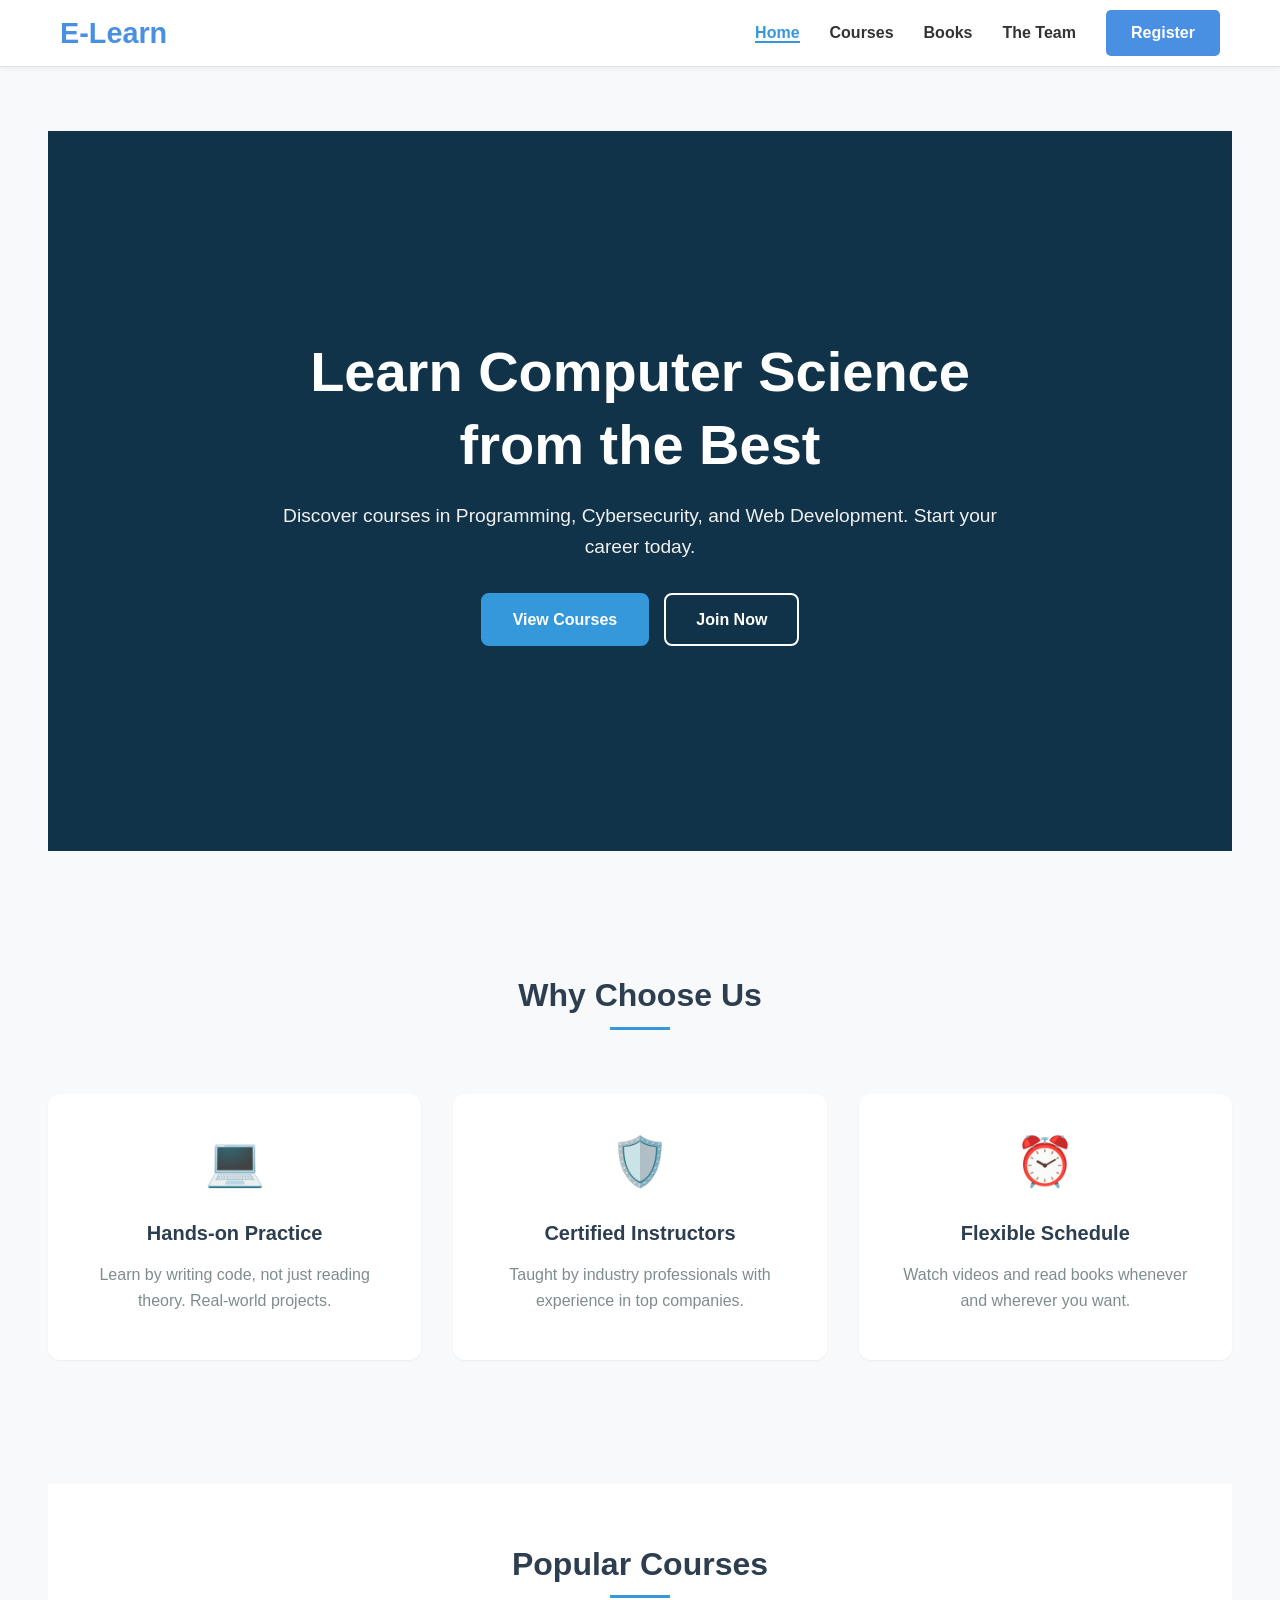
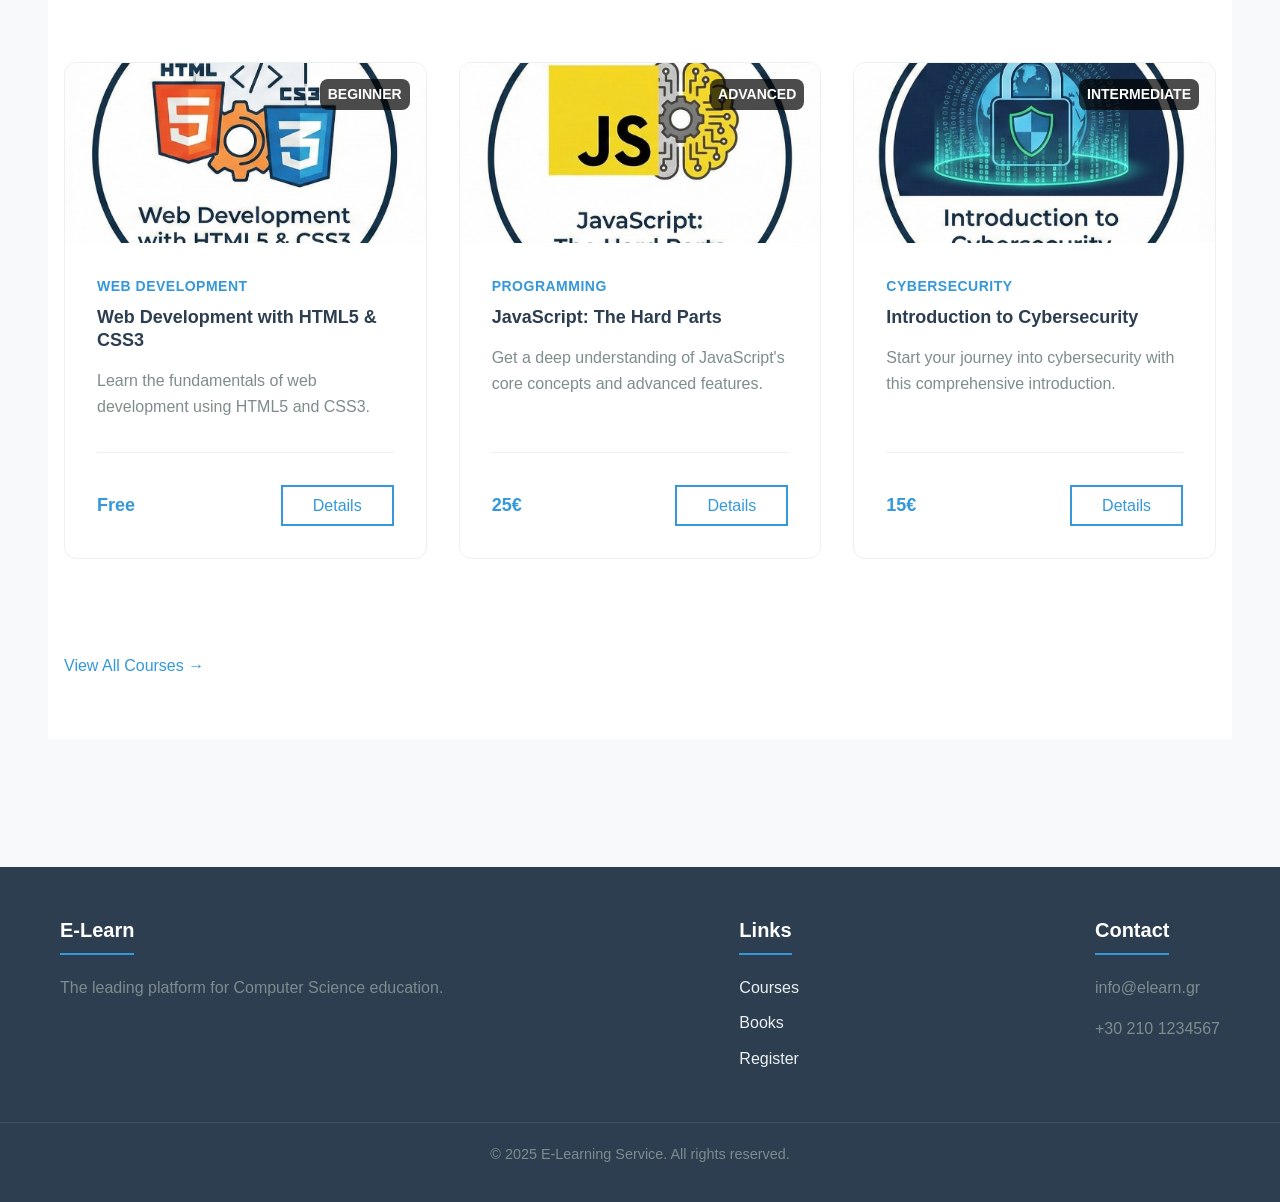
==== commit cdbfdd0a: "fixed up logos and the hovering on menu bar" ====
--- a/project/part-a-frontend/index.html
+++ b/project/part-a-frontend/index.html
@@ -11,25 +11,28 @@
 </head>
 <body>
 
-    <header class="main-header">
-        <div class="container header-container">
-            <a href="index.html" class="logo">E-Learn</a>
-            <button class="mobile-menu-btn" aria-label="Menu">
-                <span class="bar"></span>
-                <span class="bar"></span>
-                <span class="bar"></span>
-            </button>
-            <nav class="main-nav">
-                <ul>
-                    <li><a href="index.html" class="active">Home</a></li>
-                    <li><a href="courses.html">Courses</a></li>
-                    <li><a href="books.html">Books</a></li>
-                    <li><a href="about.html">The Team</a></li>
-                    <li><a href="register.html" class="btn-register">Register</a></li>
-                </ul>
-            </nav>
-        </div>
-    </header>
+<header class="main-header">
+    <div class="header-container">
+        
+        <a href="index.html" class="logo">E-Learn</a>
+
+        <button class="mobile-menu-btn" aria-label="Toggle navigation">
+            <span class="bar"></span>
+            <span class="bar"></span>
+            <span class="bar"></span>
+        </button>
+
+        <nav class="main-nav">
+            <ul>
+                <li><a href="index.html" class="active">Home</a></li>
+                <li><a href="courses.html">Courses</a></li>
+                <li><a href="books.html">Books</a></li>
+                <li><a href="about.html">The Team</a></li>
+                <li><a href="register.html" class="btn-register">Register</a></li>
+            </ul>
+        </nav>
+    </div>
+</header>
 
     <main>
         <section id="hero" class="hero-section">
--- a/project/part-a-frontend/assets/css/layout.css
+++ b/project/part-a-frontend/assets/css/layout.css
@@ -1,140 +1,14 @@
-/* Layout System - Mobile First */
-
-/* Header */
-header {
-    background-color: var(--bg-lighter);
-    border-bottom: 1px solid var(--border);
-    padding: var(--spacing-base) var(--spacing-lg);
-    display: flex;
-    align-items: center;
-    justify-content: space-between;
-    gap: var(--spacing-lg);
-    box-shadow: var(--shadow-sm);
-    position: sticky;
-    top: 0;
-    z-index: 1000;
-}
-
-.logo {
-    font-size: var(--font-size-2xl);
-    font-weight: 700;
-    color: var(--primary);
-    white-space: nowrap;
-    transition: color var(--transition-fast);
-}
-
-.logo:hover {
-    color: var(--primary-dark);
-}
-
-#mobile-menu-btn {
-    display: flex;
-    align-items: center;
-    justify-content: center;
-    background: none;
-    border: none;
-    font-size: var(--font-size-2xl);
-    cursor: pointer;
-    color: var(--text-primary);
-    width: 2.5rem;
-    height: 2.5rem;
-    transition: color var(--transition-fast);
-}
-
-#mobile-menu-btn:hover {
-    color: var(--primary);
-}
-
-nav {
-    display: none;
-    position: absolute;
-    top: 100%;
-    left: 0;
-    right: 0;
-    background-color: var(--bg-lighter);
-    border-bottom: 1px solid var(--border);
-    box-shadow: var(--shadow-md);
-    flex-direction: column;
-    width: 100%;
-    z-index: 999;
-    animation: slideDown var(--transition-base) ease-out;
-}
-
-@keyframes slideDown {
-    from {
-        opacity: 0;
-        transform: translateY(-10px);
-    }
-    to {
-        opacity: 1;
-        transform: translateY(0);
-    }
-}
-
-nav.active {
-    display: flex;
-}
-
-nav ul {
-    display: flex;
-    flex-direction: column;
-    gap: 0;
-    list-style: none;
-    width: 100%;
-    padding: var(--spacing-base) 0;
-}
-
-nav li {
-    border-bottom: 1px solid var(--border);
-}
-
-nav li:last-child {
-    border-bottom: none;
-}
-
-nav a {
-    display: block;
-    padding: var(--spacing-md) var(--spacing-lg);
-    color: var(--text-primary);
-    font-weight: 500;
-    transition: all var(--transition-fast);
-    position: relative;
-}
-
-nav a:hover {
-    color: var(--primary);
-    background-color: var(--primary-light);
-}
-
-nav a.active {
-    color: var(--primary);
-    background-color: var(--primary-light);
-    font-weight: 600;
-}
-
-nav a.btn-register {
-    background-color: var(--primary);
-    color: white !important;
-    border-radius: var(--radius-md);
-    margin: var(--spacing-base) var(--spacing-lg);
-    text-align: center;
-}
-
-nav a.btn-register:hover {
-    background-color: var(--primary-dark);
-}
-
-nav a.btn-register.active {
-    background-color: var(--primary-dark);
-    color: white;
-}
-
-/* Main Content */
+/* =========================================
+   1. GLOBAL LAYOUT & MAIN CONTAINER
+   ========================================= */
+
+/* Main Content Wrapper */
 main {
     padding: var(--spacing-2xl) var(--spacing-base);
-}
-
-/* Container */
+    min-height: 80vh; /* Ensures footer stays at bottom on short pages */
+}
+
+/* Container Utility - Centers content */
 .container {
     width: 100%;
     max-width: 1200px;
@@ -144,518 +18,223 @@
     flex-direction: column;
 }
 
-/* Grid System */
-.course-grid,
-#courses-grid {
-    display: grid;
-    grid-template-columns: 1fr;
-    gap: var(--spacing-lg);
-    margin-bottom: var(--spacing-2xl);
-}
-
-.grid-container {
-    display: grid;
-    grid-template-columns: 1fr;
-    gap: var(--spacing-lg);
-}
-
 /* Sections */
 section {
     margin-bottom: var(--spacing-2xl);
 }
 
-section h1 {
+section h1, 
+.section-title {
     text-align: center;
     margin-bottom: var(--spacing-2xl);
     font-size: var(--font-size-3xl);
-}
-
-/* Register Section */
-.register-section {
-    max-width: 600px;
-    margin: 0 auto;
-    padding: var(--spacing-xl) var(--spacing-lg);
-    background-color: var(--bg-lighter);
-    border-radius: var(--radius-lg);
-    box-shadow: var(--shadow-sm);
-}
-
-.register-section h1 {
-    text-align: center;
-    margin-bottom: var(--spacing-2xl);
-}
-
-#success-message {
-    margin-top: var(--spacing-2xl);
-    padding: var(--spacing-lg);
-    background-color: rgba(39, 174, 96, 0.05);
-    border: 1px solid var(--success);
-    border-radius: var(--radius-md);
-    text-align: center;
-}
-
-#success-message h2 {
-    color: var(--success);
-    margin-bottom: var(--spacing-base);
-}
-
-#summary-data {
-    margin-top: var(--spacing-lg);
-    text-align: left;
-    background-color: var(--bg-light);
-    padding: var(--spacing-base);
-    border-radius: var(--radius-sm);
-    font-size: var(--font-size-sm);
-    overflow-x: auto;
-}
-
-/* Details Layout */
-.details-container {
-    max-width: 1200px;
-    margin: 0 auto;
-    padding: var(--spacing-2xl) var(--spacing-base);
-}
-
-.details-layout {
-    display: flex;
-    flex-direction: column;
-    gap: var(--spacing-2xl);
-}
-
-.main-image {
-    width: 100%;
-    height: 300px;
-    object-fit: cover;
-    border-radius: var(--radius-lg);
-    margin-bottom: var(--spacing-lg);
-}
-
-.sidebar-card {
-    background: var(--bg-lighter);
-    padding: var(--spacing-lg);
-    border: 1px solid var(--border);
-    border-radius: var(--radius-md);
-    box-shadow: var(--shadow-sm);
-}
-
-.sidebar-card ul {
-    list-style: none;
-    padding: 0;
-    margin: var(--spacing-lg) 0;
-}
-
-.sidebar-card li {
-    margin-bottom: var(--spacing-base);
-    border-bottom: 1px solid var(--border);
-    padding-bottom: var(--spacing-base);
-}
-
-.sidebar-card li:last-child {
-    border-bottom: none;
-    margin-bottom: 0;
-    padding-bottom: 0;
-}
-
-.price-tag {
-    font-size: var(--font-size-3xl);
-    font-weight: 700;
-    color: var(--primary);
-    margin-bottom: var(--spacing-base);
-}
-
-/* Footer */
-footer {
-    background-color: var(--secondary);
-    color: white;
-    text-align: center;
-    padding: var(--spacing-2xl) var(--spacing-base);
-    margin-top: var(--spacing-2xl);
-}
-
-footer p {
-    color: inherit;
-    margin-bottom: 0;
-}
-
-/* Tablet Breakpoint */
-@media (min-width: 768px) {
-    header {
-        position: relative;
-        flex-direction: row;
-        padding: var(--spacing-lg);
-    }
-
-    #mobile-menu-btn {
-        display: none;
-    }
-
-    nav {
-        display: flex !important;
-        position: static;
-        background-color: transparent;
-        border-bottom: none;
-        box-shadow: none;
-        flex-direction: row;
-        flex: 1;
-        padding: 0;
-        animation: none;
-    }
-
-    nav ul {
-        flex-direction: row;
-        gap: var(--spacing-lg);
-        width: auto;
-        padding: 0;
-    }
-
-    nav li {
-        border-bottom: none;
-    }
-
-    nav a {
-        padding: var(--spacing-base) 0;
-        border-bottom: 2px solid transparent;
-        transition: all var(--transition-fast);
-    }
-
-    nav a:hover {
-        background-color: transparent;
-        border-bottom-color: var(--primary);
-    }
-
-    nav a.active {
-        background-color: transparent;
-        border-bottom-color: var(--primary);
-    }
-
-    nav a.btn-register {
-        padding: var(--spacing-sm) var(--spacing-base);
-        border-radius: var(--radius-md);
-        margin: 0;
-    }
-
-    .course-grid,
-    #courses-grid,
-    .grid-container {
-        grid-template-columns: repeat(2, 1fr);
-    }
-
-    .register-section {
-        padding: var(--spacing-2xl);
-    }
-
-    .details-layout {
-        flex-direction: row;
-        gap: var(--spacing-2xl);
-    }
-
-    .details-content {
-        flex: 2;
-    }
-
-    .details-sidebar {
-        flex: 1;
-    }
-
-    .main-image {
-        height: 400px;
-    }
-}
-
-/* Desktop Breakpoint */
-@media (min-width: 1024px) {
-    .container {
-        flex-direction: row;
-    }
-
-    .course-grid,
-    #courses-grid,
-    .grid-container {
-        grid-template-columns: repeat(3, 1fr);
-    }
-
-    main {
-        padding: var(--spacing-2xl) var(--spacing-xl);
-    }
-
-    .details-sidebar {
-        position: sticky;
-        top: var(--spacing-xl);
-    }
-
-    .details-layout {
-        align-items: flex-start;
-    }
-}
-
-/* Main Content */
-main {
-    padding: var(--spacing-2xl) var(--spacing-base);
-}
-
-/* Container */
-.container {
-    width: 100%;
-    max-width: 1200px;
-    margin: 0 auto;
-    padding: 0 var(--spacing-base);
-    display: flex;
-    flex-direction: column;
-}
-
-/* Grid System */
-.course-grid,
-#courses-grid {
-    display: grid;
-    grid-template-columns: 1fr;
-    gap: var(--spacing-lg);
-    margin-bottom: var(--spacing-2xl);
-}
-
-.grid-container {
-    display: grid;
-    grid-template-columns: 1fr;
-    gap: var(--spacing-lg);
-}
-
-/* Sections */
-section {
-    margin-bottom: var(--spacing-2xl);
-}
-
-section h1 {
-    text-align: center;
-    margin-bottom: var(--spacing-2xl);
-    font-size: var(--font-size-3xl);
-}
-
-/* Register Section */
-.register-section {
-    max-width: 600px;
-    margin: 0 auto;
-    padding: var(--spacing-xl) var(--spacing-lg);
-    background-color: var(--bg-lighter);
-    border-radius: var(--radius-lg);
-    box-shadow: var(--shadow-sm);
-}
-
-.register-section h1 {
-    text-align: center;
-    margin-bottom: var(--spacing-2xl);
-}
-
-#success-message {
-    margin-top: var(--spacing-2xl);
-    padding: var(--spacing-lg);
-    background-color: rgba(39, 174, 96, 0.05);
-    border: 1px solid var(--success);
-    border-radius: var(--radius-md);
-    text-align: center;
-}
-
-#success-message h2 {
-    color: var(--success);
-    margin-bottom: var(--spacing-base);
-}
-
-#summary-data {
-    margin-top: var(--spacing-lg);
-    text-align: left;
-    background-color: var(--bg-light);
-    padding: var(--spacing-base);
-    border-radius: var(--radius-sm);
-    font-size: var(--font-size-sm);
-    overflow-x: auto;
-}
-
-/* Details Layout */
-.details-container {
-    max-width: 1200px;
-    margin: 0 auto;
-    padding: var(--spacing-2xl) var(--spacing-base);
-}
-
-.details-layout {
-    display: flex;
-    flex-direction: column;
-    gap: var(--spacing-2xl);
-}
-
-.main-image {
-    width: 100%;
-    height: 300px;
-    object-fit: cover;
-    border-radius: var(--radius-lg);
-    margin-bottom: var(--spacing-lg);
-}
-
-.sidebar-card {
-    background: var(--bg-lighter);
-    padding: var(--spacing-lg);
-    border: 1px solid var(--border);
-    border-radius: var(--radius-md);
-    box-shadow: var(--shadow-sm);
-}
-
-.sidebar-card ul {
-    list-style: none;
-    padding: 0;
-    margin: var(--spacing-lg) 0;
-}
-
-.sidebar-card li {
-    margin-bottom: var(--spacing-base);
-    border-bottom: 1px solid var(--border);
-    padding-bottom: var(--spacing-base);
-}
-
-.sidebar-card li:last-child {
-    border-bottom: none;
-    margin-bottom: 0;
-    padding-bottom: 0;
-}
-
-.price-tag {
-    font-size: var(--font-size-3xl);
-    font-weight: 700;
-    color: var(--primary);
-    margin-bottom: var(--spacing-base);
-}
-
-/* Footer */
-footer {
-    background-color: var(--secondary);
-    color: white;
-    text-align: center;
-    padding: var(--spacing-2xl) var(--spacing-base);
-    margin-top: var(--spacing-2xl);
-}
-
-footer p {
-    color: inherit;
-    margin-bottom: 0;
-}
-
-/* Tablet Breakpoint */
-@media (min-width: 768px) {
-    header {
-        flex-direction: row;
-        padding: var(--spacing-lg);
-    }
-
-    #mobile-menu-btn {
-        display: none;
-    }
-
-    nav {
-        display: flex;
-        flex: 1;
-    }
-
-    nav ul {
-        flex-direction: row;
-        gap: var(--spacing-lg);
-        width: auto;
-    }
-
-    nav a {
-        padding: var(--spacing-base) 0;
-        border-bottom: 2px solid transparent;
-    }
-
-    nav a:hover,
-    nav a.active {
-        border-bottom-color: var(--primary);
-    }
-
-    .course-grid,
-    #courses-grid,
-    .grid-container {
-        grid-template-columns: repeat(2, 1fr);
-    }
-
-    .register-section {
-        padding: var(--spacing-2xl);
-    }
-
-    .details-layout {
-        flex-direction: row;
-        gap: var(--spacing-2xl);
-    }
-
-    .details-content {
-        flex: 2;
-    }
-
-    .details-sidebar {
-        flex: 1;
-    }
-
-    .main-image {
-        height: 400px;
-    }
-}
-
-/* Desktop Breakpoint */
-@media (min-width: 1024px) {
-    .container {
-        flex-direction: row;
-    }
-
-    .course-grid,
-    #courses-grid,
-    .grid-container {
-        grid-template-columns: repeat(3, 1fr);
-    }
-
-    main {
-        padding: var(--spacing-2xl) var(--spacing-xl);
-    }
-
-    .details-sidebar {
-        position: sticky;
-        top: var(--spacing-xl);
-    }
-
-    .details-layout {
-        align-items: flex-start;
-    }
-
-    /* rigas */
-    /* --- Γενικά --- */
-.section-padding {
-    padding: 60px 0;
-}
-
-.bg-light {
-    background-color: #f8f9fa;
-}
-
-.section-title {
-    text-align: center;
-    font-size: 2rem;
-    color: #2c3e50;
-    margin-bottom: 40px;
+    color: var(--text-primary);
     position: relative;
 }
 
-/* Μικρή γραμμή κάτω από τον τίτλο */
+/* Decorative line under titles */
 .section-title::after {
     content: '';
     display: block;
     width: 60px;
     height: 3px;
-    background: #3498db;
+    background: var(--primary);
     margin: 10px auto 0;
 }
 
-/* --- HERO SECTION --- */
+.bg-light {
+    background-color: var(--bg-lighter);
+}
+
+.section-padding {
+    padding: 60px 0;
+}
+
+/* =========================================
+   HEADER & NAVIGATION
+   ========================================= */
+
+.main-header {
+    background-color: #ffffff;
+    box-shadow: 0 2px 5px rgba(0,0,0,0.05);
+    position: sticky;
+    top: 0;
+    z-index: 1000;
+    width: 100%;
+    border-bottom: 1px solid #e0e0e0;
+}
+
+/* FIXED CONTAINER: 
+   1. We added width/margin here manually so we don't rely on the .container class.
+   2. flex-direction: row -> Forces Logo and Menu to be side-by-side.
+   3. justify-content: space-between -> Pushes them to opposite edges.
+*/
+.header-container {
+    display: flex;
+    flex-direction: row; /* FORCE HORIZONTAL LAYOUT */
+    justify-content: space-between; 
+    align-items: center;
+    padding: 10px 20px;
+    
+    /* Container properties added here manually */
+    width: 100%;
+    max-width: 1200px; 
+    margin: 0 auto; 
+    
+    gap: 40px; /* Prevents logo and menu from touching */
+}
+
+/* Logo Styling */
+.logo {
+    font-size: 1.8rem;
+    font-weight: 800;
+    color: #4a90e2; 
+    text-decoration: none;
+    white-space: nowrap;
+    flex-shrink: 0;
+}
+
+.logo:hover {
+    color: #357abd;
+}
+
+/* Mobile Menu Button */
+.mobile-menu-btn {
+    display: none; 
+    flex-direction: column;
+    justify-content: space-around;
+    width: 30px;
+    height: 25px;
+    background: none;
+    border: none;
+    cursor: pointer;
+    padding: 0;
+}
+
+.bar {
+    width: 100%;
+    height: 3px;
+    background-color: #333;
+    transition: all 0.3s ease;
+}
+
+/* Navigation Links (Desktop) */
+.main-nav {
+    display: block; 
+}
+
+.main-nav ul {
+    display: flex;
+    align-items: center;
+    gap: 30px; 
+    list-style: none;
+    margin: 0;
+    padding: 0;
+}
+
+.main-nav a {
+    text-decoration: none;
+    color: #333;
+    font-weight: 600;
+    font-size: 1rem;
+    transition: color 0.3s ease;
+    padding: 5px 0;
+    white-space: nowrap;
+}
+
+.main-nav a:hover,
+.main-nav a.active {
+    color: #4a90e2;
+}
+
+/* Register Button Styling */
+.main-nav .btn-register {
+    background-color: #4a90e2 !important; 
+    color: white !important;              
+    padding: 10px 25px !important;       
+    border-radius: 5px;
+    text-decoration: none;
+    transition: background-color 0.3s ease;
+    
+    display: inline-block;
+    white-space: nowrap;
+    opacity: 1 !important;
+}
+
+.main-nav .btn-register:hover {
+    background-color: #357abd !important;
+    color: white !important;
+    border-bottom: none !important;
+}
+
+@media (max-width: 768px) {
+    .main-nav .btn-register {
+        margin: 15px;
+        display: block;
+        text-align: center;
+        width: auto;
+    }
+}
+
+/* =========================================
+   MOBILE RESPONSIVENESS (Max-width 768px)
+   ========================================= */
+@media (max-width: 768px) {
+    .mobile-menu-btn {
+        display: flex; 
+    }
+
+    .main-nav {
+        display: none; 
+        position: absolute;
+        top: 100%;
+        left: 0;
+        width: 100%;
+        background-color: white;
+        box-shadow: 0 5px 10px rgba(0,0,0,0.1);
+        border-top: 1px solid #eee;
+    }
+
+    .main-nav.active {
+        display: block; 
+    }
+
+    .main-nav ul {
+        flex-direction: column;
+        align-items: flex-start;
+        gap: 0;
+    }
+
+    .main-nav li {
+        width: 100%;
+        border-bottom: 1px solid #f0f0f0;
+    }
+
+    .main-nav a {
+        display: block;
+        padding: 15px 20px;
+        width: 100%;
+    }
+
+    .btn-register {
+        margin: 15px 20px;
+        width: auto;
+        display: inline-block;
+    }
+}
+
+/* =========================================
+   3. HERO SECTION (Index Page)
+   ========================================= */
+
 .hero-section {
     position: relative;
-    height: 80vh; /* 80% του ύψους της οθόνης */
+    height: 80vh;
     min-height: 500px;
     background-size: cover;
     background-position: center;
+    /* Default fallback image if JS/Inline style fails */
+    background-color: var(--primary-dark); 
     display: flex;
     align-items: center;
     justify-content: center;
@@ -663,7 +242,6 @@
     color: white;
 }
 
-/* Σκοτεινό φίλτρο πάνω από την εικόνα για να διαβάζονται τα γράμματα */
 .hero-overlay {
     position: absolute;
     top: 0;
@@ -676,15 +254,16 @@
 
 .hero-content {
     position: relative;
-    z-index: 2; /* Πάνω από το overlay */
+    z-index: 2;
     max-width: 800px;
     padding: 20px;
 }
 
 .hero-content h1 {
-    font-size: 2.5rem; /* Μεγάλος τίτλος στο κινητό */
+    font-size: 2.5rem;
     margin-bottom: 20px;
     font-weight: 800;
+    color: white;
 }
 
 .hero-content p {
@@ -700,50 +279,59 @@
     flex-wrap: wrap;
 }
 
-/* Κουμπιά Hero */
-.btn-primary {
-    background-color: #3498db;
-    color: white;
+.btn-primary,
+.btn-outline-white {
     padding: 12px 30px;
-    border-radius: 5px;
+    border-radius: var(--radius-md);
     text-decoration: none;
     font-weight: bold;
-    transition: background 0.3s;
+    transition: all 0.3s;
+    display: inline-block;
+}
+
+.btn-primary {
+    background-color: var(--primary);
+    color: white;
+    border: 2px solid var(--primary);
 }
 
 .btn-primary:hover {
-    background-color: #2980b9;
+    background-color: var(--primary-dark);
+    border-color: var(--primary-dark);
 }
 
 .btn-outline-white {
     border: 2px solid white;
     color: white;
-    padding: 12px 30px;
-    border-radius: 5px;
-    text-decoration: none;
-    font-weight: bold;
-    transition: background 0.3s, color 0.3s;
 }
 
 .btn-outline-white:hover {
     background-color: white;
-    color: #333;
-}
-
-/* --- FEATURES SECTION --- */
+    color: var(--text-primary);
+}
+
+/* =========================================
+   4. FEATURES & GRID SYSTEM
+   ========================================= */
+
+/* Generic Grid (Mobile First: 1 Column) */
+.course-grid,
+#courses-grid,
+.grid-container,
 .features-grid {
     display: grid;
     grid-template-columns: 1fr;
-    gap: 30px;
-    padding: 0 20px;
-}
-
+    gap: var(--spacing-lg);
+    margin-bottom: var(--spacing-2xl);
+}
+
+/* Feature Cards (Index Page) */
 .feature-card {
     text-align: center;
     padding: 30px;
-    background: white;
-    border-radius: 10px;
-    box-shadow: 0 5px 15px rgba(0,0,0,0.05);
+    background: var(--bg-lighter);
+    border-radius: var(--radius-lg);
+    box-shadow: var(--shadow-sm);
     transition: transform 0.3s;
 }
 
@@ -756,16 +344,99 @@
     margin-bottom: 20px;
 }
 
-.feature-card h3 {
-    margin-bottom: 15px;
-    color: #333;
-}
-
-/* --- FOOTER --- */
+/* =========================================
+   5. REGISTER FORM
+   ========================================= */
+
+.register-section {
+    max-width: 600px;
+    margin: 0 auto;
+    padding: var(--spacing-xl) var(--spacing-lg);
+    background-color: var(--bg-lighter);
+    border-radius: var(--radius-lg);
+    box-shadow: var(--shadow-sm);
+}
+
+#success-message {
+    margin-top: var(--spacing-2xl);
+    padding: var(--spacing-lg);
+    background-color: rgba(39, 174, 96, 0.1);
+    border: 1px solid var(--success);
+    border-radius: var(--radius-md);
+    text-align: center;
+}
+
+#success-message h2 {
+    color: var(--success);
+}
+
+#summary-data {
+    margin-top: var(--spacing-lg);
+    text-align: left;
+    background-color: #f8f9fa;
+    padding: var(--spacing-base);
+    border-radius: var(--radius-sm);
+    font-size: 0.9rem;
+    overflow-x: auto;
+}
+
+/* =========================================
+   6. DETAILS PAGE LAYOUT
+   ========================================= */
+
+.details-layout {
+    display: flex;
+    flex-direction: column;
+    gap: var(--spacing-2xl);
+}
+
+.main-image {
+    width: 100%;
+    height: 300px;
+    object-fit: cover;
+    border-radius: var(--radius-lg);
+    margin-bottom: var(--spacing-lg);
+}
+
+.sidebar-card {
+    background: var(--bg-lighter);
+    padding: var(--spacing-lg);
+    border: 1px solid var(--border);
+    border-radius: var(--radius-md);
+    box-shadow: var(--shadow-sm);
+}
+
+.sidebar-card ul {
+    list-style: none;
+    padding: 0;
+    margin: var(--spacing-lg) 0;
+}
+
+.sidebar-card li {
+    border-bottom: 1px solid var(--border);
+    padding: 10px 0;
+}
+
+.sidebar-card li:last-child {
+    border-bottom: none;
+}
+
+.price-tag {
+    font-size: 2rem;
+    font-weight: 700;
+    color: var(--primary);
+    margin-bottom: 10px;
+}
+
+/* =========================================
+   7. FOOTER
+   ========================================= */
+
 footer {
-    background-color: #2c3e50;
+    background-color: var(--secondary);
     color: white;
     padding: 50px 0 20px;
+    margin-top: auto;
 }
 
 .footer-content {
@@ -776,10 +447,11 @@
 }
 
 .footer-col h3 {
-    border-bottom: 2px solid #3498db;
+    border-bottom: 2px solid var(--primary);
     display: inline-block;
     padding-bottom: 10px;
     margin-bottom: 20px;
+    color: white;
 }
 
 .footer-col ul {
@@ -797,7 +469,7 @@
 }
 
 .footer-col a:hover {
-    color: #3498db;
+    color: var(--primary);
 }
 
 .footer-bottom {
@@ -809,19 +481,108 @@
     color: #bdc3c7;
 }
 
-/* --- RESPONSIVE MEDIA QUERIES --- */
+/* =========================================
+   8. MEDIA QUERIES (TABLET & DESKTOP)
+   ========================================= */
+
+/* Tablet (>= 768px) */
 @media (min-width: 768px) {
+    /* Header Fixes */
+    .mobile-menu-btn {
+        display: none; /* Hide Hamburger */
+    }
+
+    .main-nav {
+        display: block !important; /* Always show menu */
+        position: static;
+        width: auto;
+        background: transparent;
+        border: none;
+        box-shadow: none;
+        animation: none;
+    }
+
+    .main-nav ul {
+        flex-direction: row;
+        align-items: center;
+        gap: 30px;
+    }
+
+    .main-nav li {
+        border: none;
+    }
+
+    .main-nav a {
+        padding: 0;
+        background: transparent !important; /* No background on hover */
+    }
+
+    .main-nav a:hover,
+    .main-nav a.active {
+        color: var(--primary);
+        border-bottom: 2px solid var(--primary); /* Underline effect */
+    }
+
+    .btn-register {
+        margin: 0;
+        padding: 10px 25px !important;
+        background-color: var(--primary) !important;
+        color: white !important;
+    }
+
+    /* Layout Grids */
+    .course-grid,
+    #courses-grid,
+    .grid-container,
+    .features-grid {
+        grid-template-columns: repeat(2, 1fr); /* 2 Columns */
+    }
+
+    /* Hero Text */
     .hero-content h1 {
         font-size: 3.5rem;
     }
-    
-    .features-grid {
-        grid-template-columns: repeat(3, 1fr); /* 3 Στήλες σε Desktop */
-    }
-
+
+    /* Details Page */
+    .details-layout {
+        flex-direction: row;
+    }
+
+    .details-content { flex: 2; }
+    .details-sidebar { flex: 1; }
+
+    /* Footer */
     .footer-content {
         flex-direction: row;
         justify-content: space-between;
     }
 }
+
+/* Desktop (>= 1024px) */
+@media (min-width: 1024px) {
+    .container {
+        /* On very large screens, ensure header logo/menu stays contained */
+        max-width: 1200px; 
+    }
+
+    /* Grids: 3 Columns */
+    .course-grid,
+    #courses-grid,
+    .grid-container,
+    .features-grid {
+        grid-template-columns: repeat(3, 1fr);
+    }
+
+    main {
+        padding: var(--spacing-2xl) var(--spacing-xl);
+    }
+
+    .details-sidebar {
+        position: sticky;
+        top: 100px; /* Sticky sidebar */
+    }
+
+    .main-image {
+        height: 400px;
+    }
 }
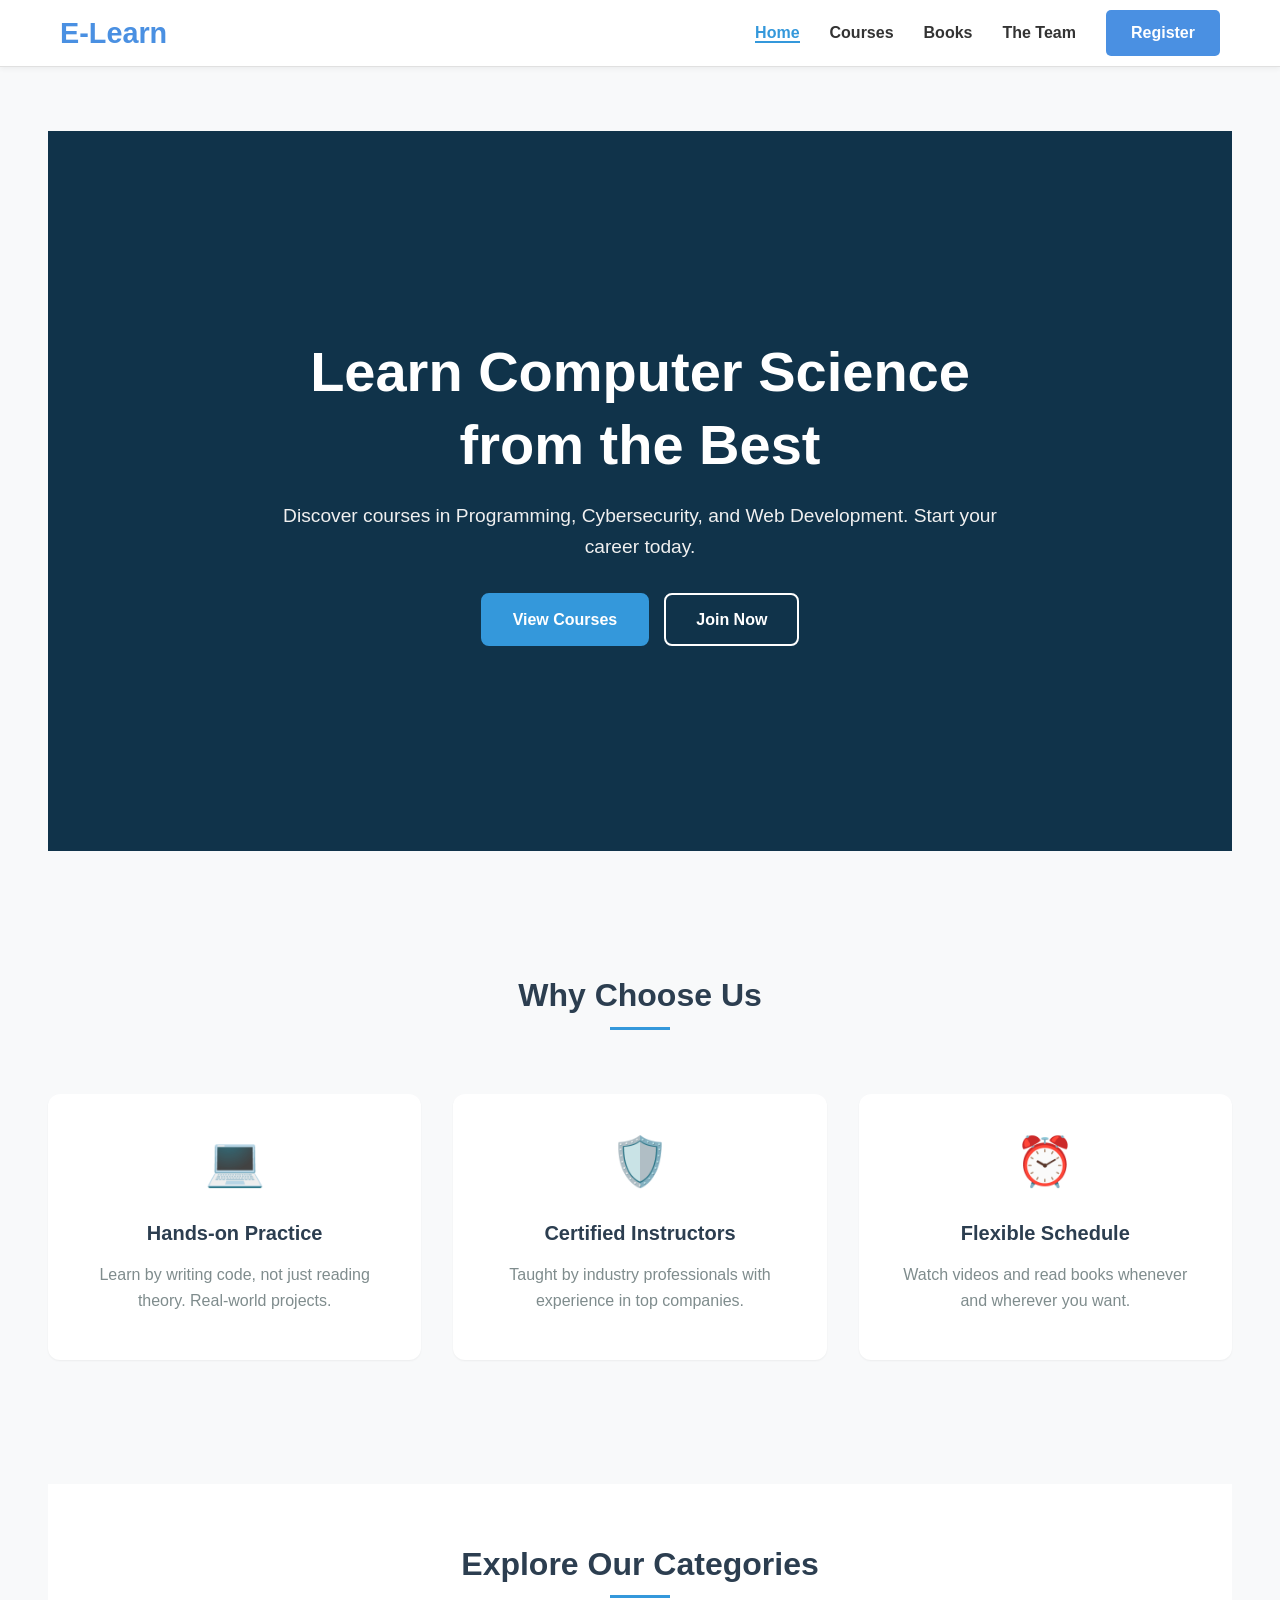
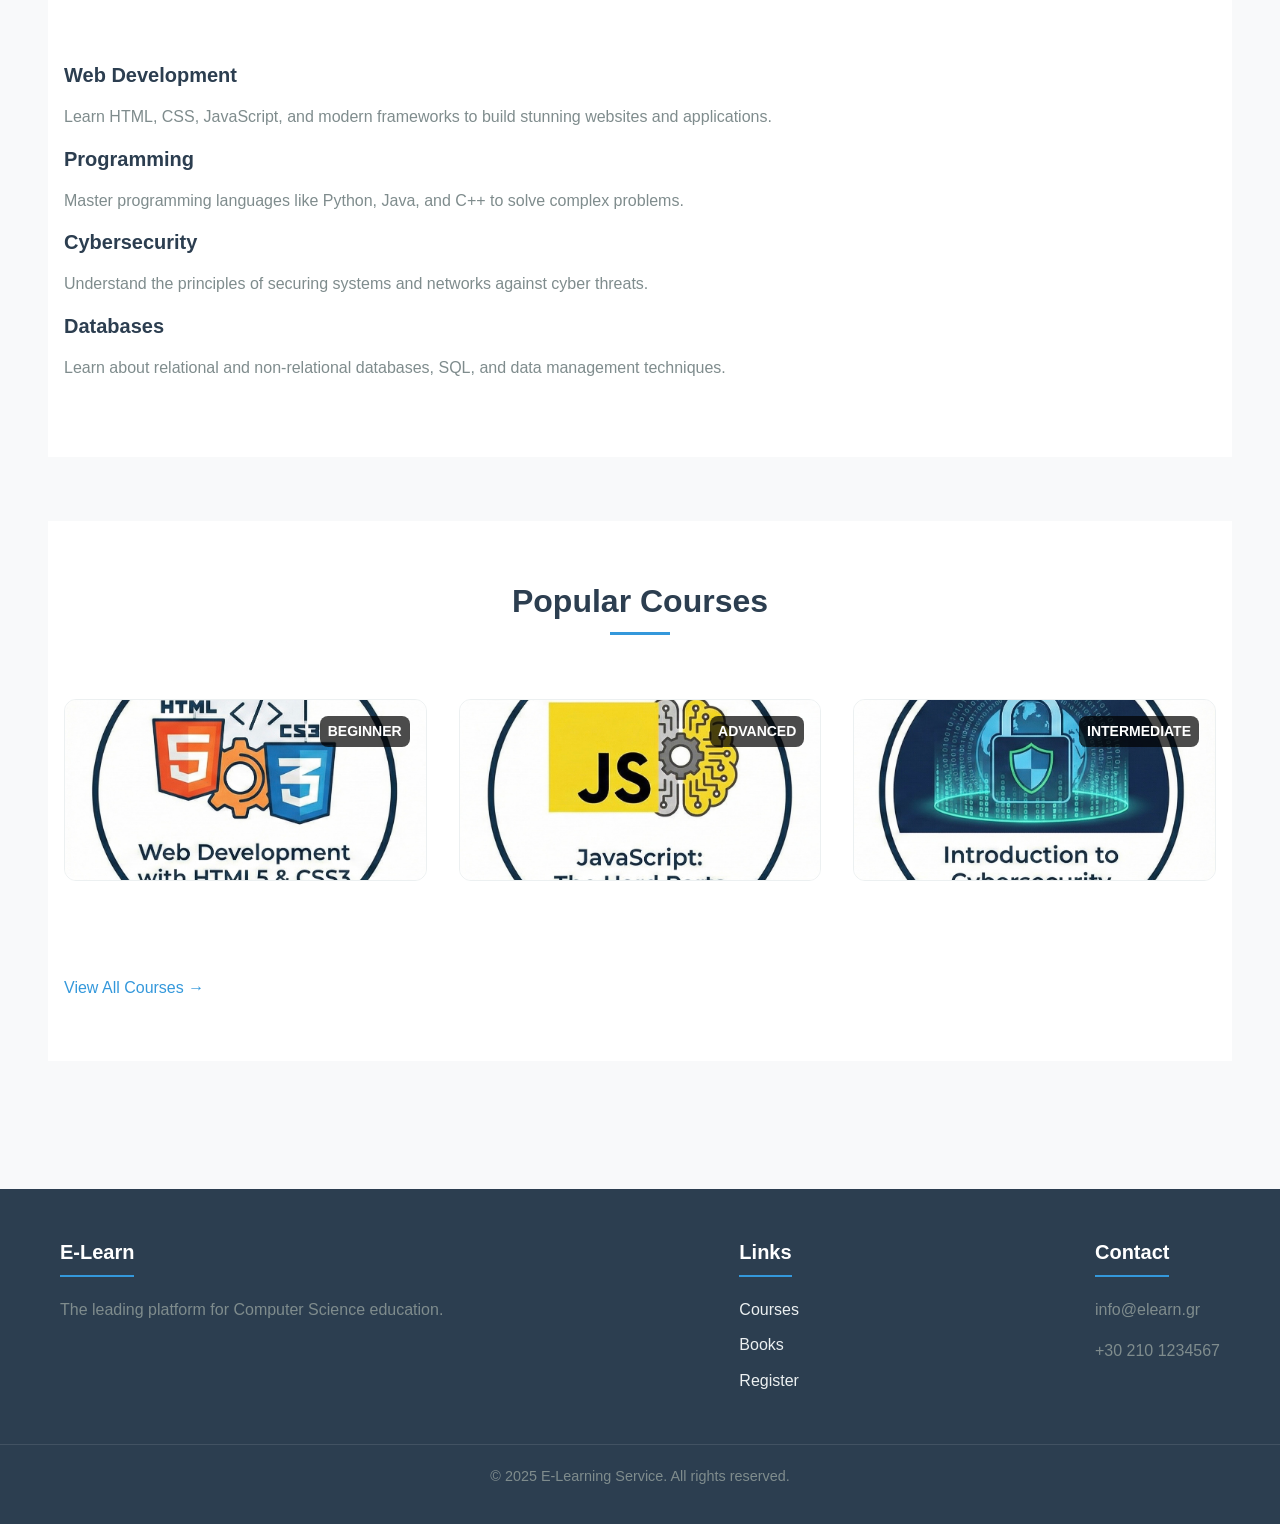
==== commit 5fda1b49: "added categories section in index, changed src to srcset and added video rendering code (not sure if" ====
--- a/project/part-a-frontend/index.html
+++ b/project/part-a-frontend/index.html
@@ -11,28 +11,28 @@
 </head>
 <body>
 
-<header class="main-header">
-    <div class="header-container">
-        
-        <a href="index.html" class="logo">E-Learn</a>
+    <header class="main-header">
+        <div class="header-container">
+            
+            <a href="index.html" class="logo">E-Learn</a>
 
-        <button class="mobile-menu-btn" aria-label="Toggle navigation">
-            <span class="bar"></span>
-            <span class="bar"></span>
-            <span class="bar"></span>
-        </button>
+            <button class="mobile-menu-btn" aria-label="Toggle navigation">
+                <span class="bar"></span>
+                <span class="bar"></span>
+                <span class="bar"></span>
+            </button>
 
-        <nav class="main-nav">
-            <ul>
-                <li><a href="index.html" class="active">Home</a></li>
-                <li><a href="courses.html">Courses</a></li>
-                <li><a href="books.html">Books</a></li>
-                <li><a href="about.html">The Team</a></li>
-                <li><a href="register.html" class="btn-register">Register</a></li>
-            </ul>
-        </nav>
-    </div>
-</header>
+            <nav class="main-nav">
+                <ul>
+                    <li><a href="index.html" class="active">Home</a></li>
+                    <li><a href="courses.html">Courses</a></li>
+                    <li><a href="books.html">Books</a></li>
+                    <li><a href="about.html">The Team</a></li>
+                    <li><a href="register.html" class="btn-register">Register</a></li>
+                </ul>
+            </nav>
+        </div>
+    </header>
 
     <main>
         <section id="hero" class="hero-section">
@@ -65,6 +65,30 @@
                     <h3>Flexible Schedule</h3>
                     <p>Watch videos and read books whenever and wherever you want.</p>
                 </article>
+            </div>
+        </section>
+
+        <section id="categories-desc" class="bg-light section-padding">
+            <div class="container">
+                <h2 class="section-title">Explore Our Categories</h2>
+                <div class="categories-grid">
+                    <div class="category-card">
+                        <h3>Web Development</h3>
+                        <p>Learn HTML, CSS, JavaScript, and modern frameworks to build stunning websites and applications.</p>
+                    </div>
+                    <div class="category-card">
+                        <h3>Programming</h3>
+                        <p>Master programming languages like Python, Java, and C++ to solve complex problems.</p>
+                    </div>
+                    <div class="category-card">
+                        <h3>Cybersecurity</h3>
+                        <p>Understand the principles of securing systems and networks against cyber threats.</p>
+                    </div>
+                    <div class="category-card">
+                        <h3>Databases</h3>
+                        <p>Learn about relational and non-relational databases, SQL, and data management techniques.</p>
+                    </div>
+                </div>
             </div>
         </section>
 
--- a/project/part-a-frontend/assets/css/layout.css
+++ b/project/part-a-frontend/assets/css/layout.css
@@ -1,14 +1,11 @@
 /* =========================================
    1. GLOBAL LAYOUT & MAIN CONTAINER
    ========================================= */
-
-/* Main Content Wrapper */
 main {
     padding: var(--spacing-2xl) var(--spacing-base);
-    min-height: 80vh; /* Ensures footer stays at bottom on short pages */
-}
-
-/* Container Utility - Centers content */
+    min-height: 80vh;
+}
+
 .container {
     width: 100%;
     max-width: 1200px;
@@ -18,7 +15,6 @@
     flex-direction: column;
 }
 
-/* Sections */
 section {
     margin-bottom: var(--spacing-2xl);
 }
@@ -32,7 +28,6 @@
     position: relative;
 }
 
-/* Decorative line under titles */
 .section-title::after {
     content: '';
     display: block;
@@ -64,27 +59,18 @@
     border-bottom: 1px solid #e0e0e0;
 }
 
-/* FIXED CONTAINER: 
-   1. We added width/margin here manually so we don't rely on the .container class.
-   2. flex-direction: row -> Forces Logo and Menu to be side-by-side.
-   3. justify-content: space-between -> Pushes them to opposite edges.
-*/
 .header-container {
     display: flex;
-    flex-direction: row; /* FORCE HORIZONTAL LAYOUT */
+    flex-direction: row;
     justify-content: space-between; 
     align-items: center;
     padding: 10px 20px;
-    
-    /* Container properties added here manually */
     width: 100%;
     max-width: 1200px; 
     margin: 0 auto; 
-    
-    gap: 40px; /* Prevents logo and menu from touching */
-}
-
-/* Logo Styling */
+    gap: 40px;
+}
+
 .logo {
     font-size: 1.8rem;
     font-weight: 800;
@@ -98,7 +84,6 @@
     color: #357abd;
 }
 
-/* Mobile Menu Button */
 .mobile-menu-btn {
     display: none; 
     flex-direction: column;
@@ -118,7 +103,6 @@
     transition: all 0.3s ease;
 }
 
-/* Navigation Links (Desktop) */
 .main-nav {
     display: block; 
 }
@@ -147,7 +131,6 @@
     color: #4a90e2;
 }
 
-/* Register Button Styling */
 .main-nav .btn-register {
     background-color: #4a90e2 !important; 
     color: white !important;              
@@ -180,8 +163,10 @@
    MOBILE RESPONSIVENESS (Max-width 768px)
    ========================================= */
 @media (max-width: 768px) {
+    
     .mobile-menu-btn {
         display: flex; 
+        z-index: 1001;
     }
 
     .main-nav {
@@ -193,33 +178,37 @@
         background-color: white;
         box-shadow: 0 5px 10px rgba(0,0,0,0.1);
         border-top: 1px solid #eee;
+        z-index: 999;
     }
 
     .main-nav.active {
-        display: block; 
+        display: flex !important;
+        flex-direction: column;
     }
 
     .main-nav ul {
         flex-direction: column;
-        align-items: flex-start;
-        gap: 0;
+        width: 100%;
+        padding: 0;
+        margin: 0;
     }
 
     .main-nav li {
         width: 100%;
+        text-align: center;
         border-bottom: 1px solid #f0f0f0;
     }
 
     .main-nav a {
         display: block;
-        padding: 15px 20px;
+        padding: 15px;
         width: 100%;
     }
 
-    .btn-register {
-        margin: 15px 20px;
+    .main-nav .btn-register {
+        margin: 15px auto;
+        display: inline-block;
         width: auto;
-        display: inline-block;
     }
 }
 
@@ -233,7 +222,6 @@
     min-height: 500px;
     background-size: cover;
     background-position: center;
-    /* Default fallback image if JS/Inline style fails */
     background-color: var(--primary-dark); 
     display: flex;
     align-items: center;
@@ -313,8 +301,6 @@
 /* =========================================
    4. FEATURES & GRID SYSTEM
    ========================================= */
-
-/* Generic Grid (Mobile First: 1 Column) */
 .course-grid,
 #courses-grid,
 .grid-container,
@@ -325,7 +311,6 @@
     margin-bottom: var(--spacing-2xl);
 }
 
-/* Feature Cards (Index Page) */
 .feature-card {
     text-align: center;
     padding: 30px;
@@ -487,13 +472,12 @@
 
 /* Tablet (>= 768px) */
 @media (min-width: 768px) {
-    /* Header Fixes */
     .mobile-menu-btn {
-        display: none; /* Hide Hamburger */
+        display: none;
     }
 
     .main-nav {
-        display: block !important; /* Always show menu */
+        display: block !important;
         position: static;
         width: auto;
         background: transparent;
@@ -514,13 +498,13 @@
 
     .main-nav a {
         padding: 0;
-        background: transparent !important; /* No background on hover */
+        background: transparent !important;
     }
 
     .main-nav a:hover,
     .main-nav a.active {
         color: var(--primary);
-        border-bottom: 2px solid var(--primary); /* Underline effect */
+        border-bottom: 2px solid var(--primary);
     }
 
     .btn-register {
@@ -530,20 +514,17 @@
         color: white !important;
     }
 
-    /* Layout Grids */
     .course-grid,
     #courses-grid,
     .grid-container,
     .features-grid {
-        grid-template-columns: repeat(2, 1fr); /* 2 Columns */
-    }
-
-    /* Hero Text */
+        grid-template-columns: repeat(2, 1fr);
+    }
+
     .hero-content h1 {
         font-size: 3.5rem;
     }
 
-    /* Details Page */
     .details-layout {
         flex-direction: row;
     }
@@ -561,11 +542,9 @@
 /* Desktop (>= 1024px) */
 @media (min-width: 1024px) {
     .container {
-        /* On very large screens, ensure header logo/menu stays contained */
         max-width: 1200px; 
     }
 
-    /* Grids: 3 Columns */
     .course-grid,
     #courses-grid,
     .grid-container,
@@ -579,7 +558,7 @@
 
     .details-sidebar {
         position: sticky;
-        top: 100px; /* Sticky sidebar */
+        top: 100px;
     }
 
     .main-image {
--- a/project/part-a-frontend/assets/css/components.css
+++ b/project/part-a-frontend/assets/css/components.css
@@ -196,7 +196,6 @@
     accent-color: var(--primary);
 }
 
-/* Course Card */
 .course-card {
     background: var(--bg-lighter);
     border: 1px solid var(--border);
@@ -289,7 +288,6 @@
     color: var(--primary);
 }
 
-/* Filters Section */
 .filters-section {
     background-color: var(--bg-lighter);
     padding: var(--spacing-lg);
@@ -352,7 +350,6 @@
     }
 }
 
-/* Utility Classes */
 .hidden {
     display: none;
 }
